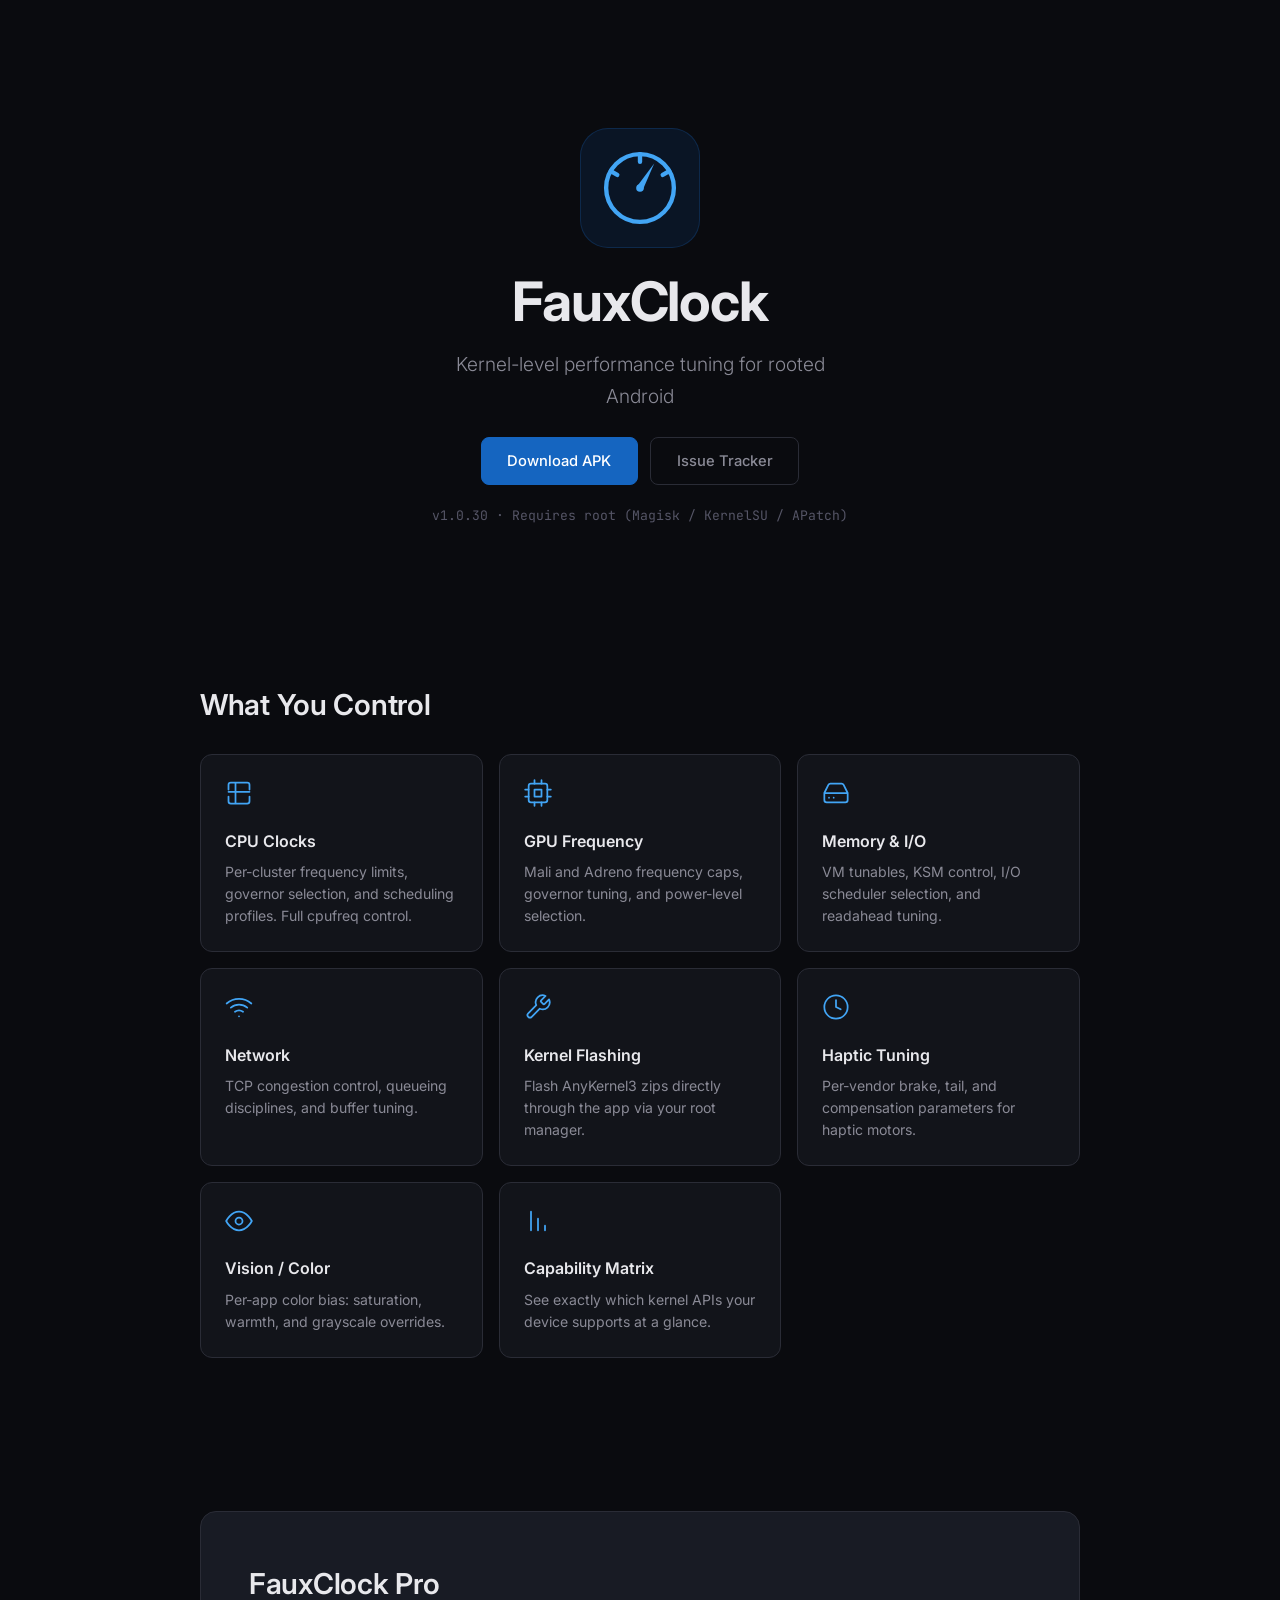
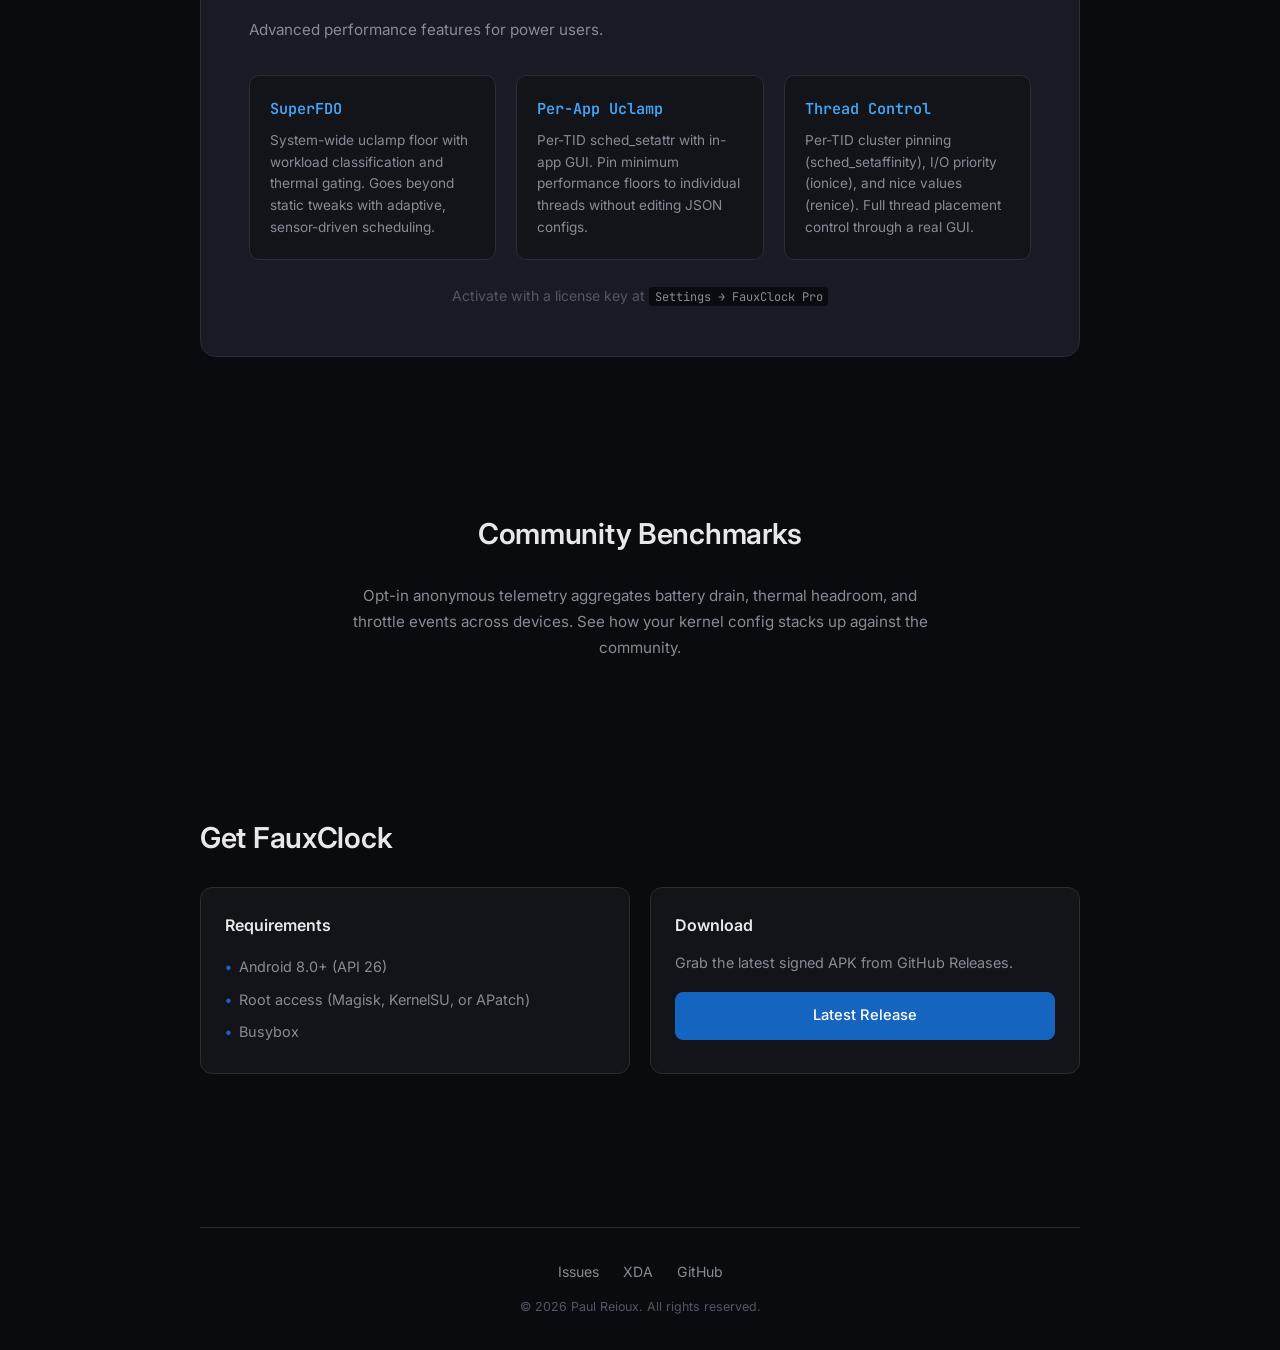
==== index.html @ 4291a3fb "Initial fauxclock.canonspike.com landing page Static site for Cloudflare Pages: hero with gauge SVG," ====
<!DOCTYPE html>
<html lang="en">
<head>
  <meta charset="UTF-8"/>
  <meta name="viewport" content="width=device-width, initial-scale=1.0"/>
  <meta name="description" content="FauxClock: kernel-level performance tuning for rooted Android. CPU governors, GPU frequency, I/O schedulers, thermal management, and Pro features like SuperFDO and Thread Control."/>
  <meta name="robots" content="index, follow"/>
  <title>FauxClock - Kernel Performance Tuning for Android</title>

  <meta property="og:title" content="FauxClock"/>
  <meta property="og:description" content="Kernel-level performance tuning for rooted Android"/>
  <meta property="og:type" content="website"/>
  <meta property="og:url" content="https://fauxclock.canonspike.com"/>

  <link rel="preconnect" href="https://fonts.googleapis.com"/>
  <link rel="preconnect" href="https://fonts.gstatic.com" crossorigin/>
  <link href="https://fonts.googleapis.com/css2?family=Inter:wght@300;400;500;600;700&family=JetBrains+Mono:wght@400;500&display=swap" rel="stylesheet"/>

  <link rel="stylesheet" href="style.css"/>
</head>
<body>

  <main>

    <!-- Hero -->
    <section class="hero">
      <div class="hero-inner">
        <div class="logo-wrap">
          <svg class="logo-svg" viewBox="0 0 108 108" width="120" height="120" aria-label="FauxClock gauge icon">
            <circle cx="54" cy="54" r="31" fill="none" stroke="currentColor" stroke-width="4"/>
            <line x1="27.2" y1="38.5" x2="33.2" y2="42.0" stroke="currentColor" stroke-width="4" stroke-linecap="round"/>
            <line x1="54" y1="23" x2="54" y2="30" stroke="currentColor" stroke-width="4" stroke-linecap="round"/>
            <line x1="80.8" y1="38.5" x2="74.8" y2="42.0" stroke="currentColor" stroke-width="4" stroke-linecap="round"/>
            <polygon points="56.6,55.5 67.0,31.5 51.4,52.5" fill="currentColor"/>
            <circle cx="54" cy="54" r="3.5" fill="currentColor"/>
          </svg>
        </div>

        <h1 class="hero-title">FauxClock</h1>
        <p class="hero-tagline">Kernel-level performance tuning for rooted Android</p>

        <div class="hero-actions">
          <a href="https://github.com/faux123/Faux123_KEP/releases/latest" class="btn btn-primary">Download APK</a>
          <a href="https://github.com/faux123/fauxclock-public" class="btn btn-secondary">Issue Tracker</a>
        </div>

        <p class="hero-version">v1.0.30 &middot; Requires root (Magisk / KernelSU / APatch)</p>
      </div>
    </section>

    <!-- Features -->
    <section class="features">
      <h2 class="section-heading">What You Control</h2>

      <div class="feature-grid">
        <div class="feature-card">
          <div class="feature-icon">
            <svg viewBox="0 0 24 24" width="28" height="28" fill="none" stroke="currentColor" stroke-width="1.5" stroke-linecap="round" stroke-linejoin="round">
              <path d="M9 3H5a2 2 0 00-2 2v4m6-6h10a2 2 0 012 2v4M9 3v18m0 0h10a2 2 0 002-2v-4M9 21H5a2 2 0 01-2-2v-4m0-4h18"/>
            </svg>
          </div>
          <h3>CPU Clocks</h3>
          <p>Per-cluster frequency limits, governor selection, and scheduling profiles. Full cpufreq control.</p>
        </div>

        <div class="feature-card">
          <div class="feature-icon">
            <svg viewBox="0 0 24 24" width="28" height="28" fill="none" stroke="currentColor" stroke-width="1.5" stroke-linecap="round" stroke-linejoin="round">
              <rect x="4" y="4" width="16" height="16" rx="2"/>
              <path d="M9 9h6v6H9z"/>
              <path d="M9 1v3M15 1v3M9 20v3M15 20v3M1 9h3M1 15h3M20 9h3M20 15h3"/>
            </svg>
          </div>
          <h3>GPU Frequency</h3>
          <p>Mali and Adreno frequency caps, governor tuning, and power-level selection.</p>
        </div>

        <div class="feature-card">
          <div class="feature-icon">
            <svg viewBox="0 0 24 24" width="28" height="28" fill="none" stroke="currentColor" stroke-width="1.5" stroke-linecap="round" stroke-linejoin="round">
              <path d="M22 12H2M5.45 5.11L2 12v6a2 2 0 002 2h16a2 2 0 002-2v-6l-3.45-6.89A2 2 0 0016.76 4H7.24a2 2 0 00-1.79 1.11z"/>
              <line x1="6" y1="16" x2="6.01" y2="16"/>
              <line x1="10" y1="16" x2="10.01" y2="16"/>
            </svg>
          </div>
          <h3>Memory &amp; I/O</h3>
          <p>VM tunables, KSM control, I/O scheduler selection, and readahead tuning.</p>
        </div>

        <div class="feature-card">
          <div class="feature-icon">
            <svg viewBox="0 0 24 24" width="28" height="28" fill="none" stroke="currentColor" stroke-width="1.5" stroke-linecap="round" stroke-linejoin="round">
              <path d="M5 12.55a11 11 0 0114.08 0M1.42 9a16 16 0 0121.16 0M8.53 16.11a6 6 0 016.95 0M12 20h.01"/>
            </svg>
          </div>
          <h3>Network</h3>
          <p>TCP congestion control, queueing disciplines, and buffer tuning.</p>
        </div>

        <div class="feature-card">
          <div class="feature-icon">
            <svg viewBox="0 0 24 24" width="28" height="28" fill="none" stroke="currentColor" stroke-width="1.5" stroke-linecap="round" stroke-linejoin="round">
              <path d="M14.7 6.3a1 1 0 000 1.4l1.6 1.6a1 1 0 001.4 0l3.77-3.77a6 6 0 01-7.94 7.94l-6.91 6.91a2.12 2.12 0 01-3-3l6.91-6.91a6 6 0 017.94-7.94l-3.76 3.76z"/>
            </svg>
          </div>
          <h3>Kernel Flashing</h3>
          <p>Flash AnyKernel3 zips directly through the app via your root manager.</p>
        </div>

        <div class="feature-card">
          <div class="feature-icon">
            <svg viewBox="0 0 24 24" width="28" height="28" fill="none" stroke="currentColor" stroke-width="1.5" stroke-linecap="round" stroke-linejoin="round">
              <circle cx="12" cy="12" r="10"/>
              <path d="M12 6v6l4 2"/>
            </svg>
          </div>
          <h3>Haptic Tuning</h3>
          <p>Per-vendor brake, tail, and compensation parameters for haptic motors.</p>
        </div>

        <div class="feature-card">
          <div class="feature-icon">
            <svg viewBox="0 0 24 24" width="28" height="28" fill="none" stroke="currentColor" stroke-width="1.5" stroke-linecap="round" stroke-linejoin="round">
              <path d="M1 12s4-8 11-8 11 8 11 8-4 8-11 8-11-8-11-8z"/>
              <circle cx="12" cy="12" r="3"/>
            </svg>
          </div>
          <h3>Vision / Color</h3>
          <p>Per-app color bias: saturation, warmth, and grayscale overrides.</p>
        </div>

        <div class="feature-card">
          <div class="feature-icon">
            <svg viewBox="0 0 24 24" width="28" height="28" fill="none" stroke="currentColor" stroke-width="1.5" stroke-linecap="round" stroke-linejoin="round">
              <path d="M12 20V10M6 20V4M18 20v-4"/>
            </svg>
          </div>
          <h3>Capability Matrix</h3>
          <p>See exactly which kernel APIs your device supports at a glance.</p>
        </div>
      </div>
    </section>

    <!-- Pro -->
    <section class="pro">
      <div class="pro-inner">
        <h2 class="section-heading">FauxClock Pro</h2>
        <p class="pro-subtitle">Advanced performance features for power users.</p>

        <div class="pro-grid">
          <div class="pro-card">
            <h3>SuperFDO</h3>
            <p>System-wide uclamp floor with workload classification and thermal gating. Goes beyond static tweaks with adaptive, sensor-driven scheduling.</p>
          </div>
          <div class="pro-card">
            <h3>Per-App Uclamp</h3>
            <p>Per-TID sched_setattr with in-app GUI. Pin minimum performance floors to individual threads without editing JSON configs.</p>
          </div>
          <div class="pro-card">
            <h3>Thread Control</h3>
            <p>Per-TID cluster pinning (sched_setaffinity), I/O priority (ionice), and nice values (renice). Full thread placement control through a real GUI.</p>
          </div>
        </div>

        <div class="pro-cta">
          <p>Activate with a license key at <code>Settings &rarr; FauxClock Pro</code></p>
        </div>
      </div>
    </section>

    <!-- Community -->
    <section class="community">
      <h2 class="section-heading">Community Benchmarks</h2>
      <p class="community-desc">Opt-in anonymous telemetry aggregates battery drain, thermal headroom, and throttle events across devices. See how your kernel config stacks up against the community.</p>
    </section>

    <!-- Download -->
    <section class="download">
      <div class="download-inner">
        <h2 class="section-heading">Get FauxClock</h2>
        <div class="download-grid">
          <div class="download-card">
            <h3>Requirements</h3>
            <ul>
              <li>Android 8.0+ (API 26)</li>
              <li>Root access (Magisk, KernelSU, or APatch)</li>
              <li>Busybox</li>
            </ul>
          </div>
          <div class="download-card">
            <h3>Download</h3>
            <p>Grab the latest signed APK from GitHub Releases.</p>
            <a href="https://github.com/faux123/Faux123_KEP/releases/latest" class="btn btn-primary">Latest Release</a>
          </div>
        </div>
      </div>
    </section>

    <!-- Footer -->
    <footer class="footer">
      <div class="footer-inner">
        <div class="footer-links">
          <a href="https://github.com/faux123/fauxclock-public">Issues</a>
          <a href="https://xdaforums.com/m/faux123.1614889/">XDA</a>
          <a href="https://github.com/faux123">GitHub</a>
        </div>
        <p class="footer-copy">&copy; 2026 Paul Reioux. All rights reserved.</p>
      </div>
    </footer>

  </main>

</body>
</html>
---- style.css ----
/* FauxClock Landing Page */

:root {
  --color-bg:         #0a0b0f;
  --color-bg-raised:  #12141a;
  --color-bg-card:    #181b24;
  --color-blue:       #1565C0;
  --color-blue-dim:   rgba(21, 101, 192, 0.25);
  --color-blue-glow:  rgba(21, 101, 192, 0.12);
  --color-blue-light: #42A5F5;
  --color-text:       #E8E8EC;
  --color-muted:      #8A8A96;
  --color-dim:        #555566;
  --color-border:     #2a2c36;

  --font-body:  'Inter', system-ui, -apple-system, sans-serif;
  --font-mono:  'JetBrains Mono', 'Fira Code', monospace;

  --max-w:      960px;
  --section-pad: clamp(3rem, 6vw, 5rem);
  --h-pad:      clamp(1.25rem, 4vw, 2.5rem);

  --ease-out: cubic-bezier(0.16, 1, 0.3, 1);
}

*, *::before, *::after {
  box-sizing: border-box;
  margin: 0;
  padding: 0;
}

html {
  scroll-behavior: smooth;
  -webkit-text-size-adjust: 100%;
}

body {
  background: var(--color-bg);
  color: var(--color-text);
  font-family: var(--font-body);
  font-size: clamp(15px, 1.5vw, 17px);
  font-weight: 400;
  line-height: 1.7;
  min-height: 100vh;
  -webkit-font-smoothing: antialiased;
}

main {
  max-width: var(--max-w);
  margin: 0 auto;
  padding: 0 var(--h-pad);
}

/* ── Hero ── */

.hero {
  padding: clamp(4rem, 10vw, 8rem) 0 var(--section-pad);
  text-align: center;
}

.hero-inner {
  display: flex;
  flex-direction: column;
  align-items: center;
  gap: 1rem;
}

.logo-wrap {
  width: 120px;
  height: 120px;
  display: flex;
  align-items: center;
  justify-content: center;
  background: var(--color-blue-glow);
  border: 1px solid var(--color-blue-dim);
  border-radius: 28px;
  margin-bottom: 0.5rem;
}

.logo-svg {
  color: var(--color-blue-light);
}

.hero-title {
  font-size: clamp(2.2rem, 5vw, 3.4rem);
  font-weight: 700;
  letter-spacing: -0.02em;
  line-height: 1.1;
  color: var(--color-text);
}

.hero-tagline {
  font-size: clamp(1rem, 2vw, 1.2rem);
  color: var(--color-muted);
  font-weight: 300;
  max-width: 440px;
}

.hero-actions {
  display: flex;
  gap: 0.75rem;
  margin-top: 0.5rem;
  flex-wrap: wrap;
  justify-content: center;
}

.hero-version {
  font-size: 0.82rem;
  color: var(--color-dim);
  margin-top: 0.25rem;
  font-family: var(--font-mono);
}

/* ── Buttons ── */

.btn {
  display: inline-flex;
  align-items: center;
  justify-content: center;
  padding: 0.65rem 1.6rem;
  border-radius: 8px;
  font-size: 0.92rem;
  font-weight: 500;
  text-decoration: none;
  transition: all 0.2s var(--ease-out);
  cursor: pointer;
}

.btn-primary {
  background: var(--color-blue);
  color: #fff;
  border: 1px solid var(--color-blue);
}

.btn-primary:hover {
  background: #1976D2;
  border-color: #1976D2;
  box-shadow: 0 0 20px var(--color-blue-dim);
}

.btn-secondary {
  background: transparent;
  color: var(--color-muted);
  border: 1px solid var(--color-border);
}

.btn-secondary:hover {
  color: var(--color-text);
  border-color: var(--color-dim);
}

/* ── Section Headings ── */

.section-heading {
  font-size: clamp(1.4rem, 3vw, 1.8rem);
  font-weight: 600;
  letter-spacing: -0.01em;
  margin-bottom: 1.5rem;
  color: var(--color-text);
}

/* ── Features ── */

.features {
  padding: var(--section-pad) 0;
}

.feature-grid {
  display: grid;
  grid-template-columns: repeat(auto-fit, minmax(220px, 1fr));
  gap: 1rem;
}

.feature-card {
  background: var(--color-bg-raised);
  border: 1px solid var(--color-border);
  border-radius: 12px;
  padding: 1.5rem;
  transition: border-color 0.2s var(--ease-out), box-shadow 0.2s var(--ease-out);
}

.feature-card:hover {
  border-color: var(--color-blue-dim);
  box-shadow: 0 0 24px var(--color-blue-glow);
}

.feature-icon {
  color: var(--color-blue-light);
  margin-bottom: 0.75rem;
}

.feature-card h3 {
  font-size: 1rem;
  font-weight: 600;
  margin-bottom: 0.4rem;
}

.feature-card p {
  font-size: 0.88rem;
  color: var(--color-muted);
  line-height: 1.55;
}

/* ── Pro ── */

.pro {
  padding: var(--section-pad) 0;
}

.pro-inner {
  background: var(--color-bg-card);
  border: 1px solid var(--color-border);
  border-radius: 16px;
  padding: clamp(2rem, 4vw, 3rem);
}

.pro-subtitle {
  color: var(--color-muted);
  margin-top: -1rem;
  margin-bottom: 2rem;
  font-size: 0.95rem;
}

.pro-grid {
  display: grid;
  grid-template-columns: repeat(auto-fit, minmax(240px, 1fr));
  gap: 1.25rem;
}

.pro-card {
  background: var(--color-bg-raised);
  border: 1px solid var(--color-border);
  border-radius: 10px;
  padding: 1.25rem;
}

.pro-card h3 {
  font-size: 0.95rem;
  font-weight: 600;
  color: var(--color-blue-light);
  margin-bottom: 0.5rem;
  font-family: var(--font-mono);
}

.pro-card p {
  font-size: 0.85rem;
  color: var(--color-muted);
  line-height: 1.6;
}

.pro-cta {
  margin-top: 1.5rem;
  text-align: center;
  color: var(--color-dim);
  font-size: 0.88rem;
}

.pro-cta code {
  font-family: var(--font-mono);
  color: var(--color-muted);
  background: var(--color-bg);
  padding: 0.15em 0.5em;
  border-radius: 4px;
  font-size: 0.85em;
}

/* ── Community ── */

.community {
  padding: var(--section-pad) 0;
  text-align: center;
}

.community-desc {
  color: var(--color-muted);
  max-width: 580px;
  margin: 0 auto;
  font-size: 0.95rem;
}

/* ── Download ── */

.download {
  padding: var(--section-pad) 0;
}

.download-grid {
  display: grid;
  grid-template-columns: repeat(auto-fit, minmax(260px, 1fr));
  gap: 1.25rem;
}

.download-card {
  background: var(--color-bg-raised);
  border: 1px solid var(--color-border);
  border-radius: 12px;
  padding: 1.5rem;
}

.download-card h3 {
  font-size: 1rem;
  font-weight: 600;
  margin-bottom: 0.75rem;
}

.download-card ul {
  list-style: none;
  padding: 0;
}

.download-card li {
  font-size: 0.9rem;
  color: var(--color-muted);
  padding: 0.25rem 0;
}

.download-card li::before {
  content: "\2022";
  color: var(--color-blue);
  font-weight: bold;
  display: inline-block;
  width: 1em;
}

.download-card p {
  font-size: 0.9rem;
  color: var(--color-muted);
  margin-bottom: 1rem;
}

.download-card .btn {
  width: 100%;
}

/* ── Footer ── */

.footer {
  padding: 2rem 0;
  border-top: 1px solid var(--color-border);
  margin-top: var(--section-pad);
}

.footer-inner {
  display: flex;
  flex-direction: column;
  align-items: center;
  gap: 0.75rem;
}

.footer-links {
  display: flex;
  gap: 1.5rem;
}

.footer-links a {
  color: var(--color-muted);
  text-decoration: none;
  font-size: 0.88rem;
  transition: color 0.15s;
}

.footer-links a:hover {
  color: var(--color-text);
}

.footer-copy {
  font-size: 0.78rem;
  color: var(--color-dim);
}

/* ── Responsive ── */

@media (max-width: 600px) {
  .feature-grid {
    grid-template-columns: 1fr;
  }

  .pro-grid {
    grid-template-columns: 1fr;
  }

  .download-grid {
    grid-template-columns: 1fr;
  }

  .hero-actions {
    flex-direction: column;
    width: 100%;
    max-width: 280px;
  }

  .btn {
    width: 100%;
  }
}
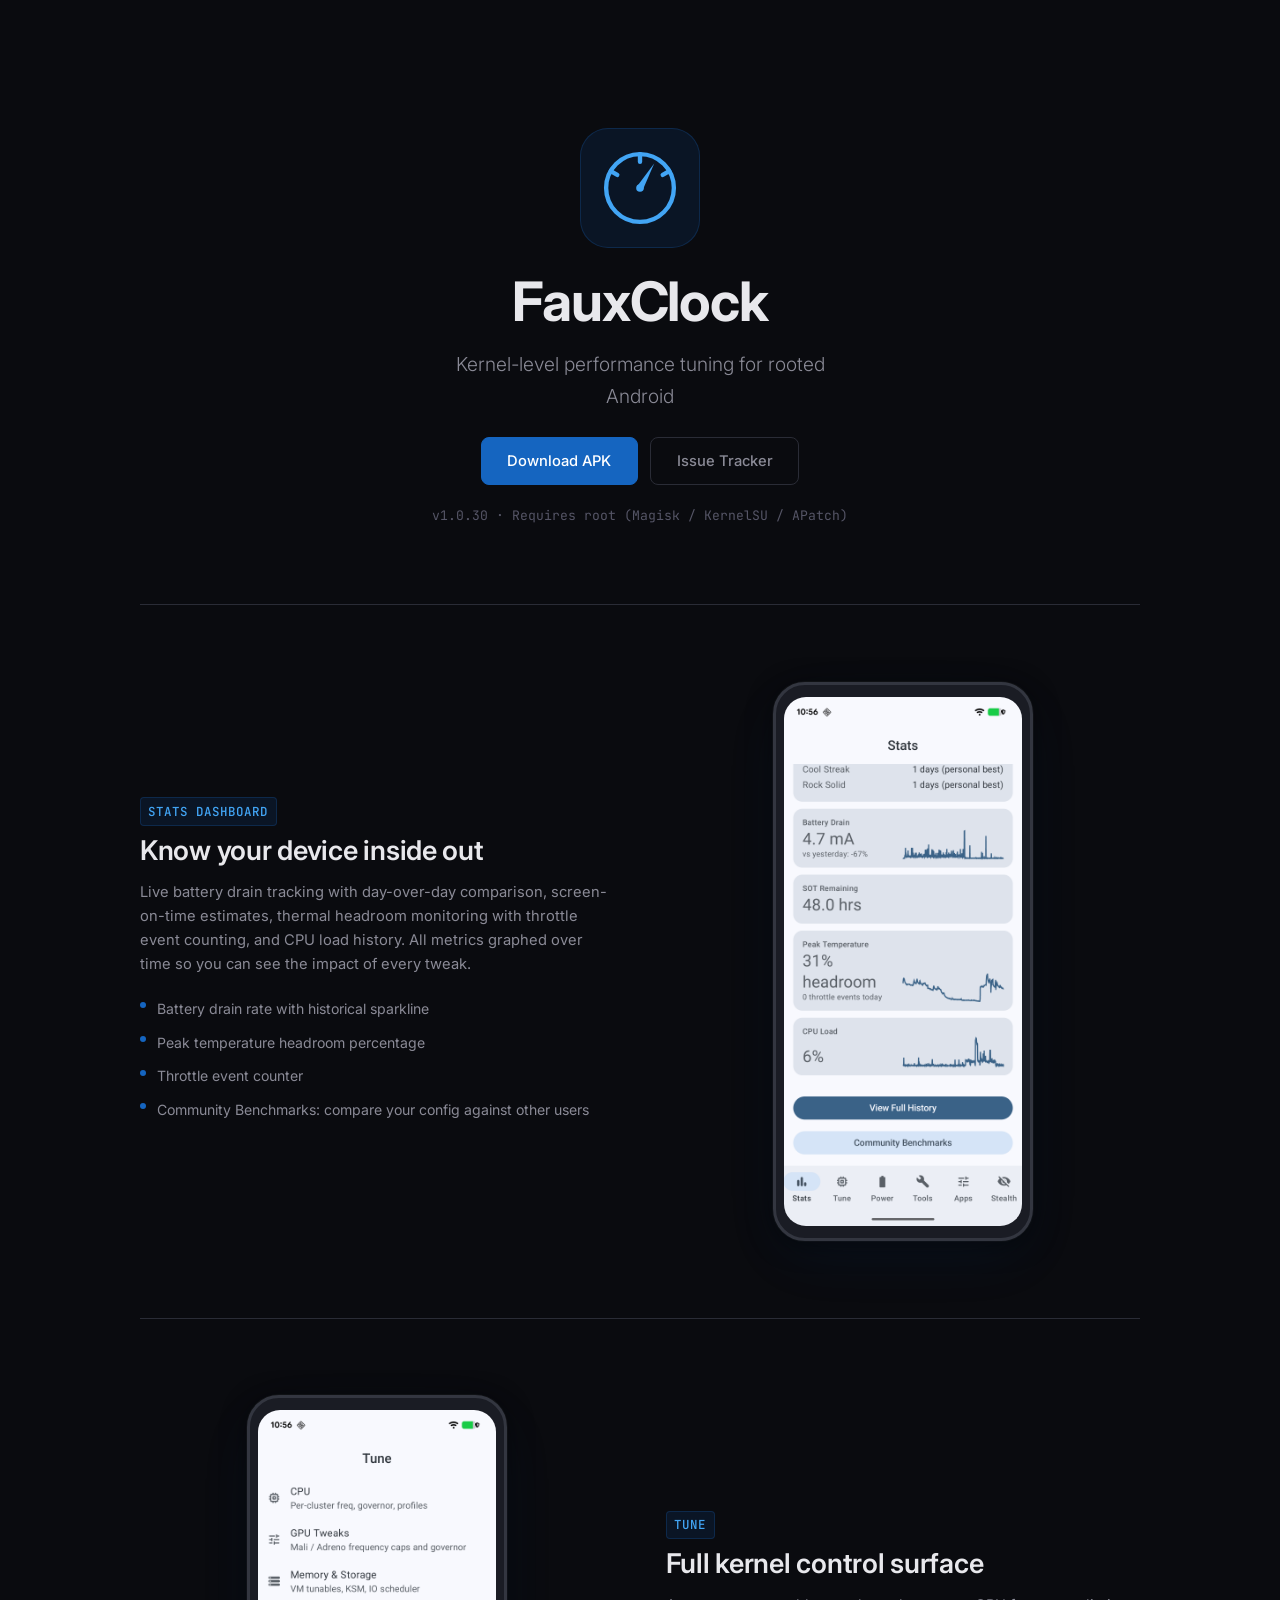
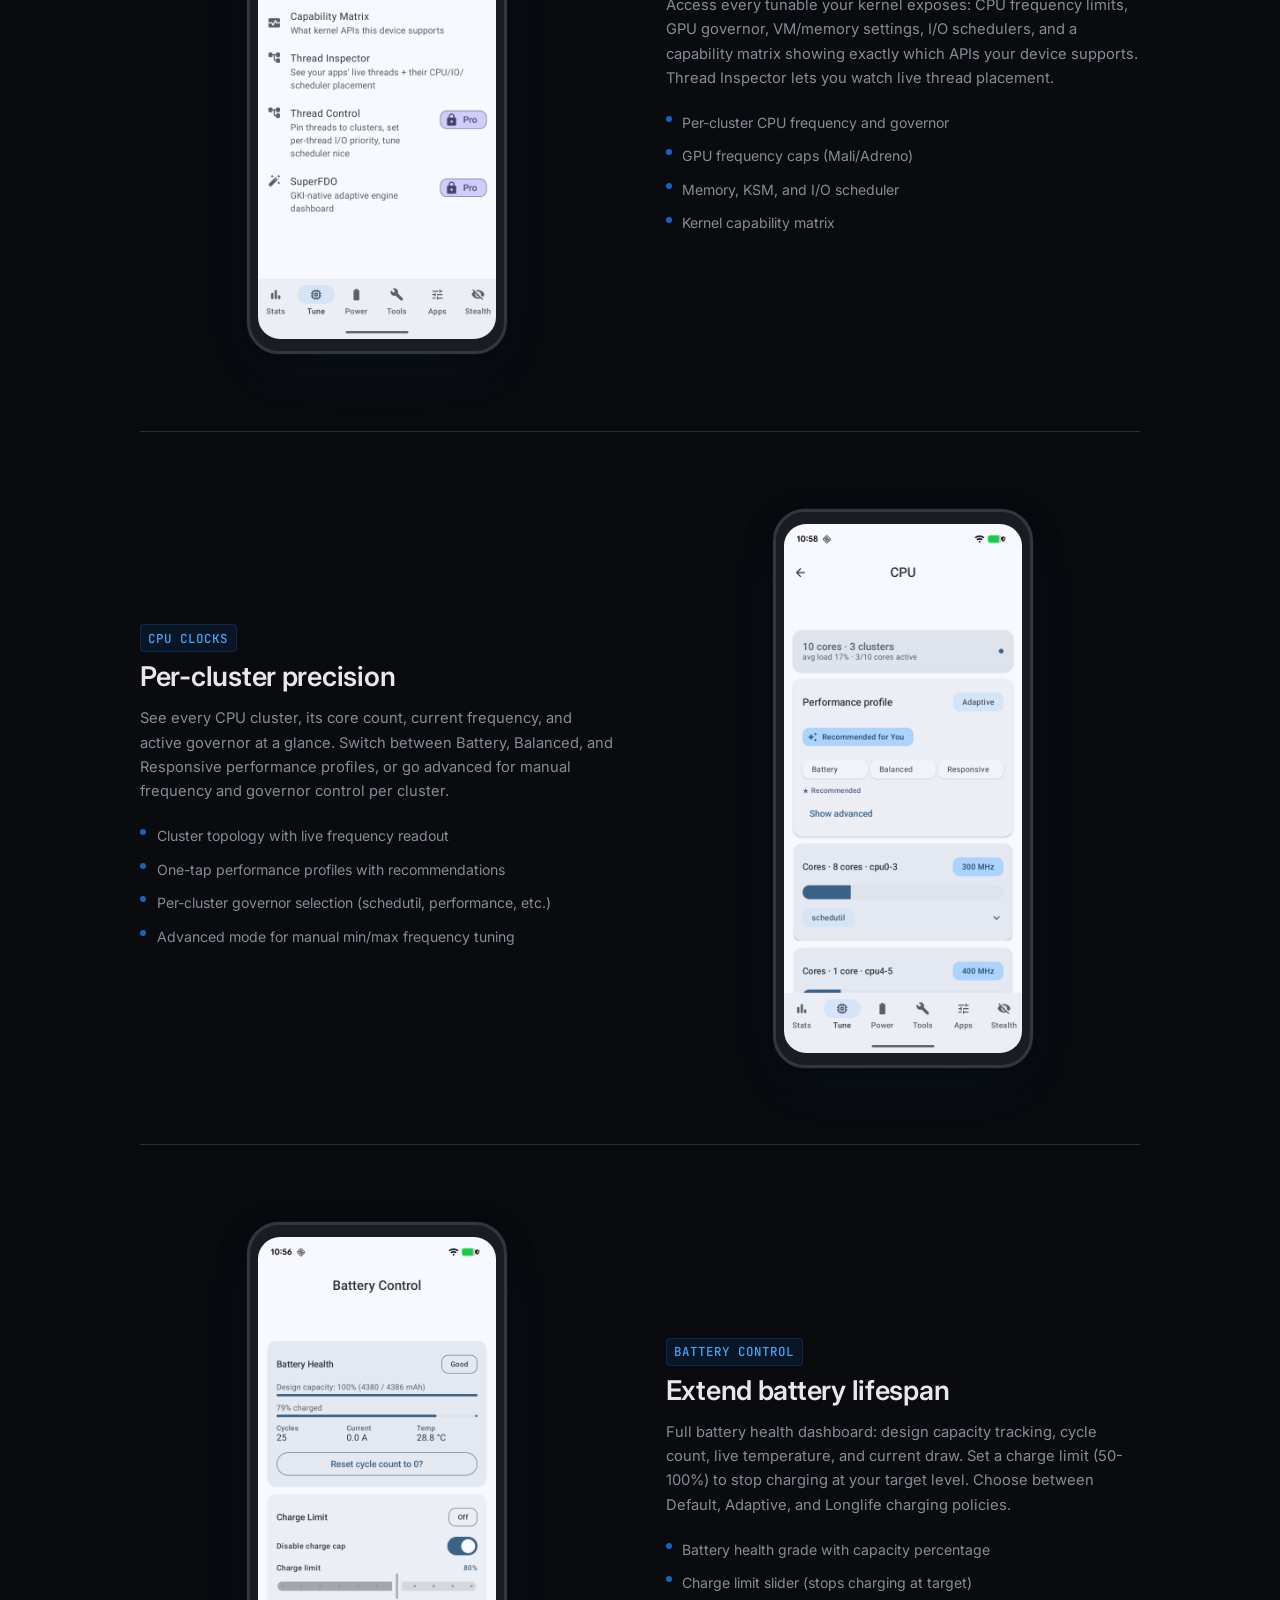
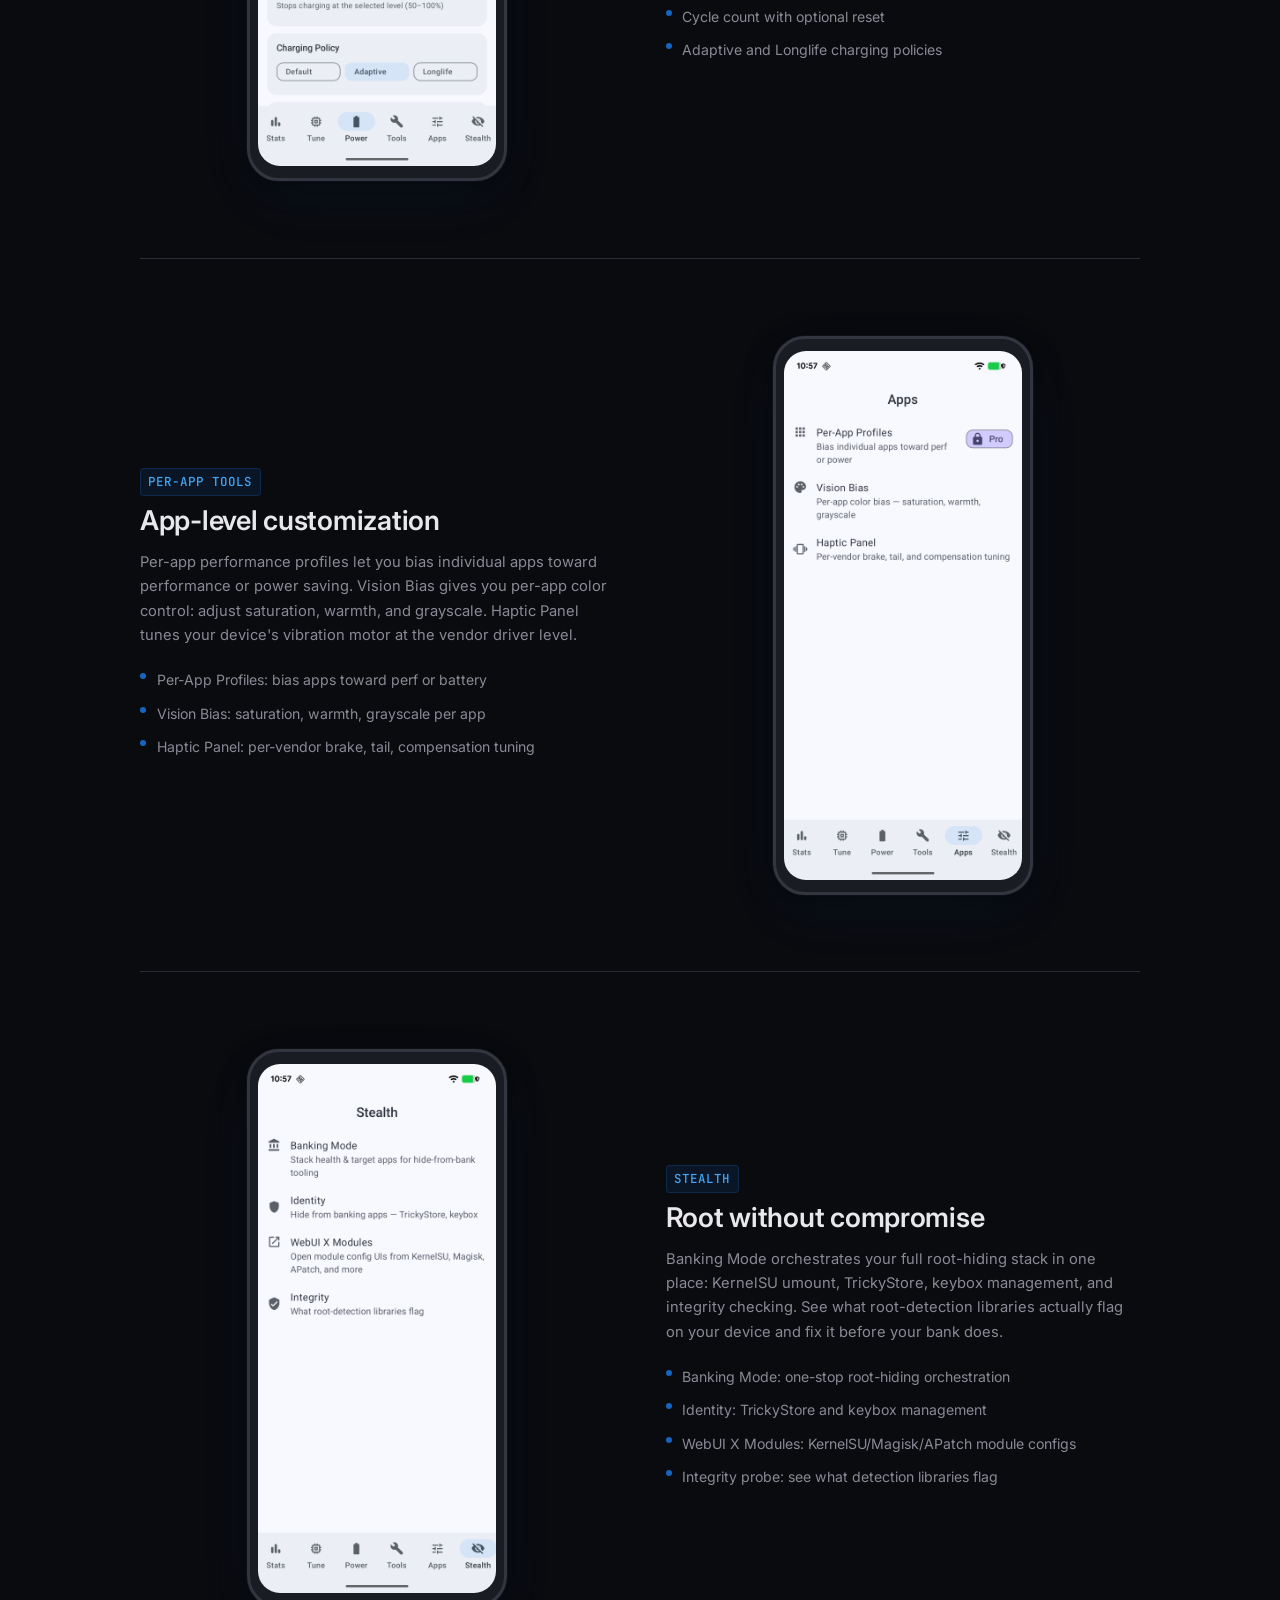
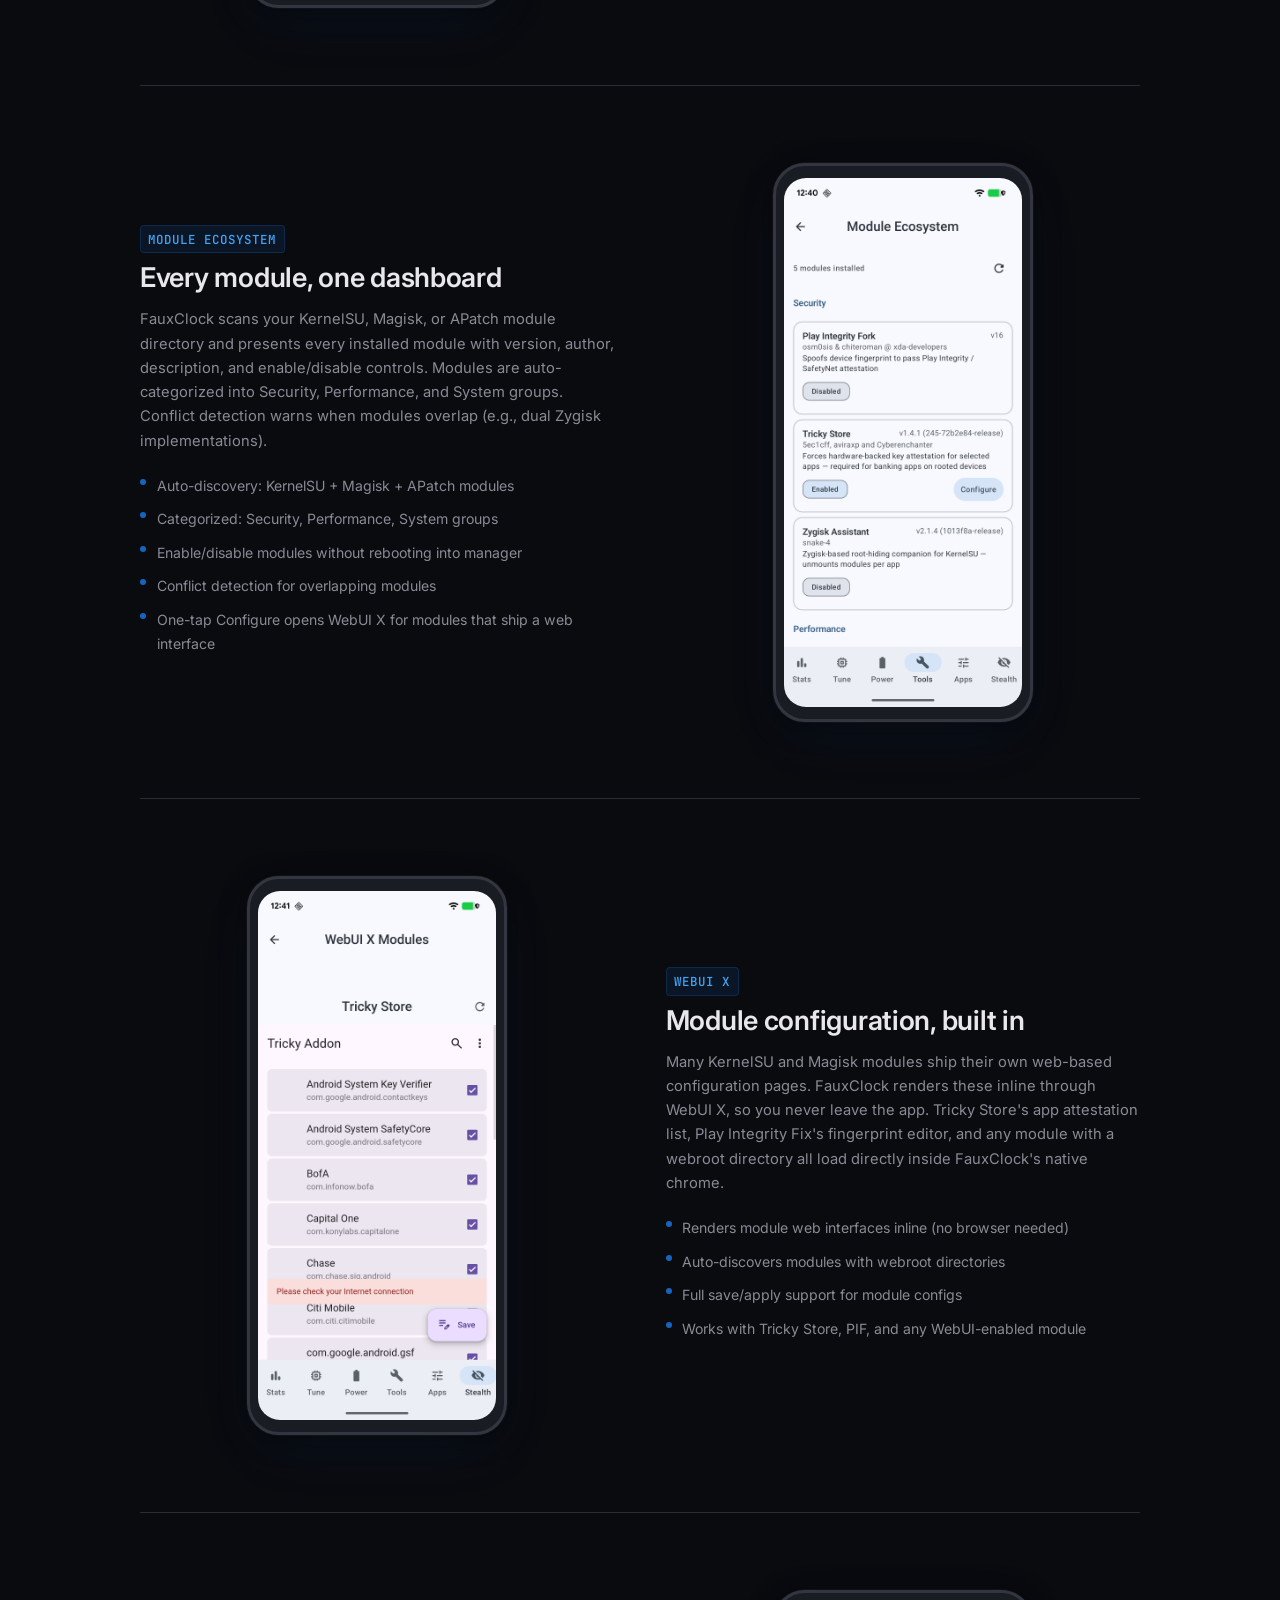
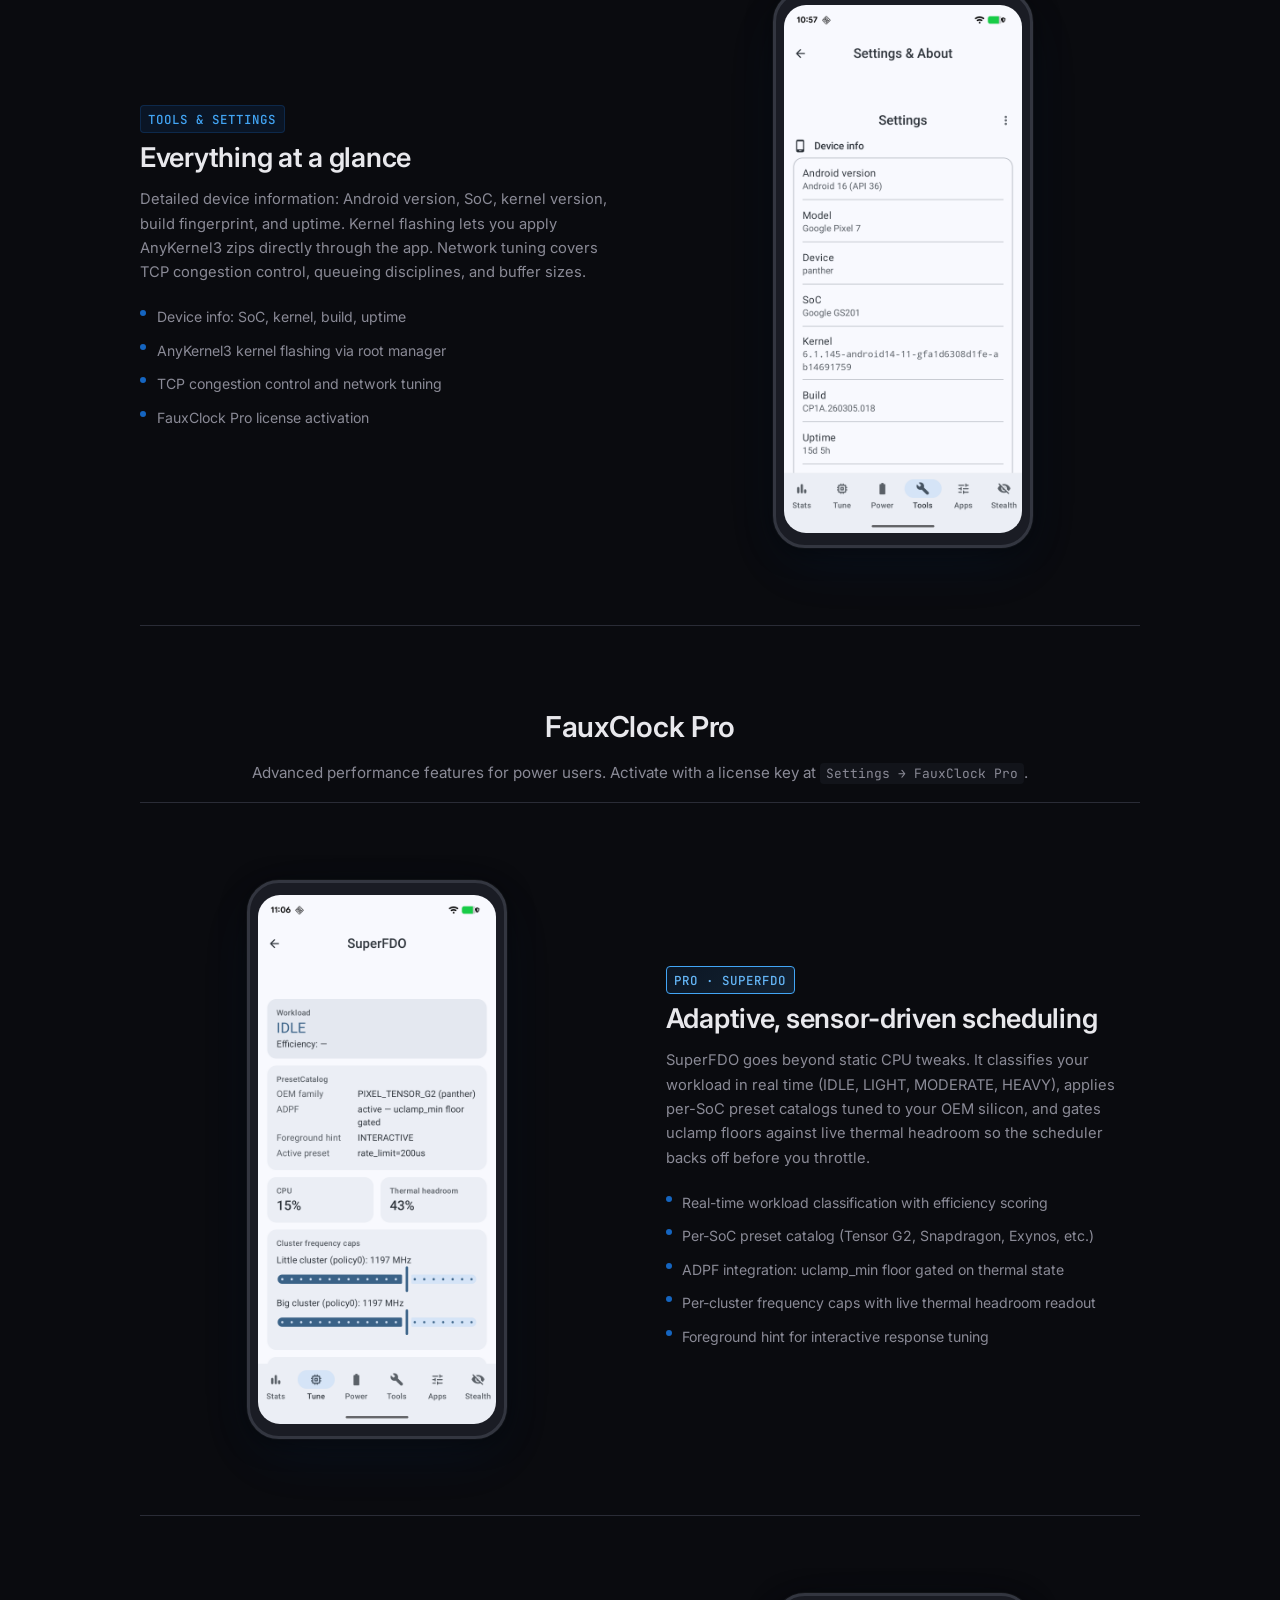
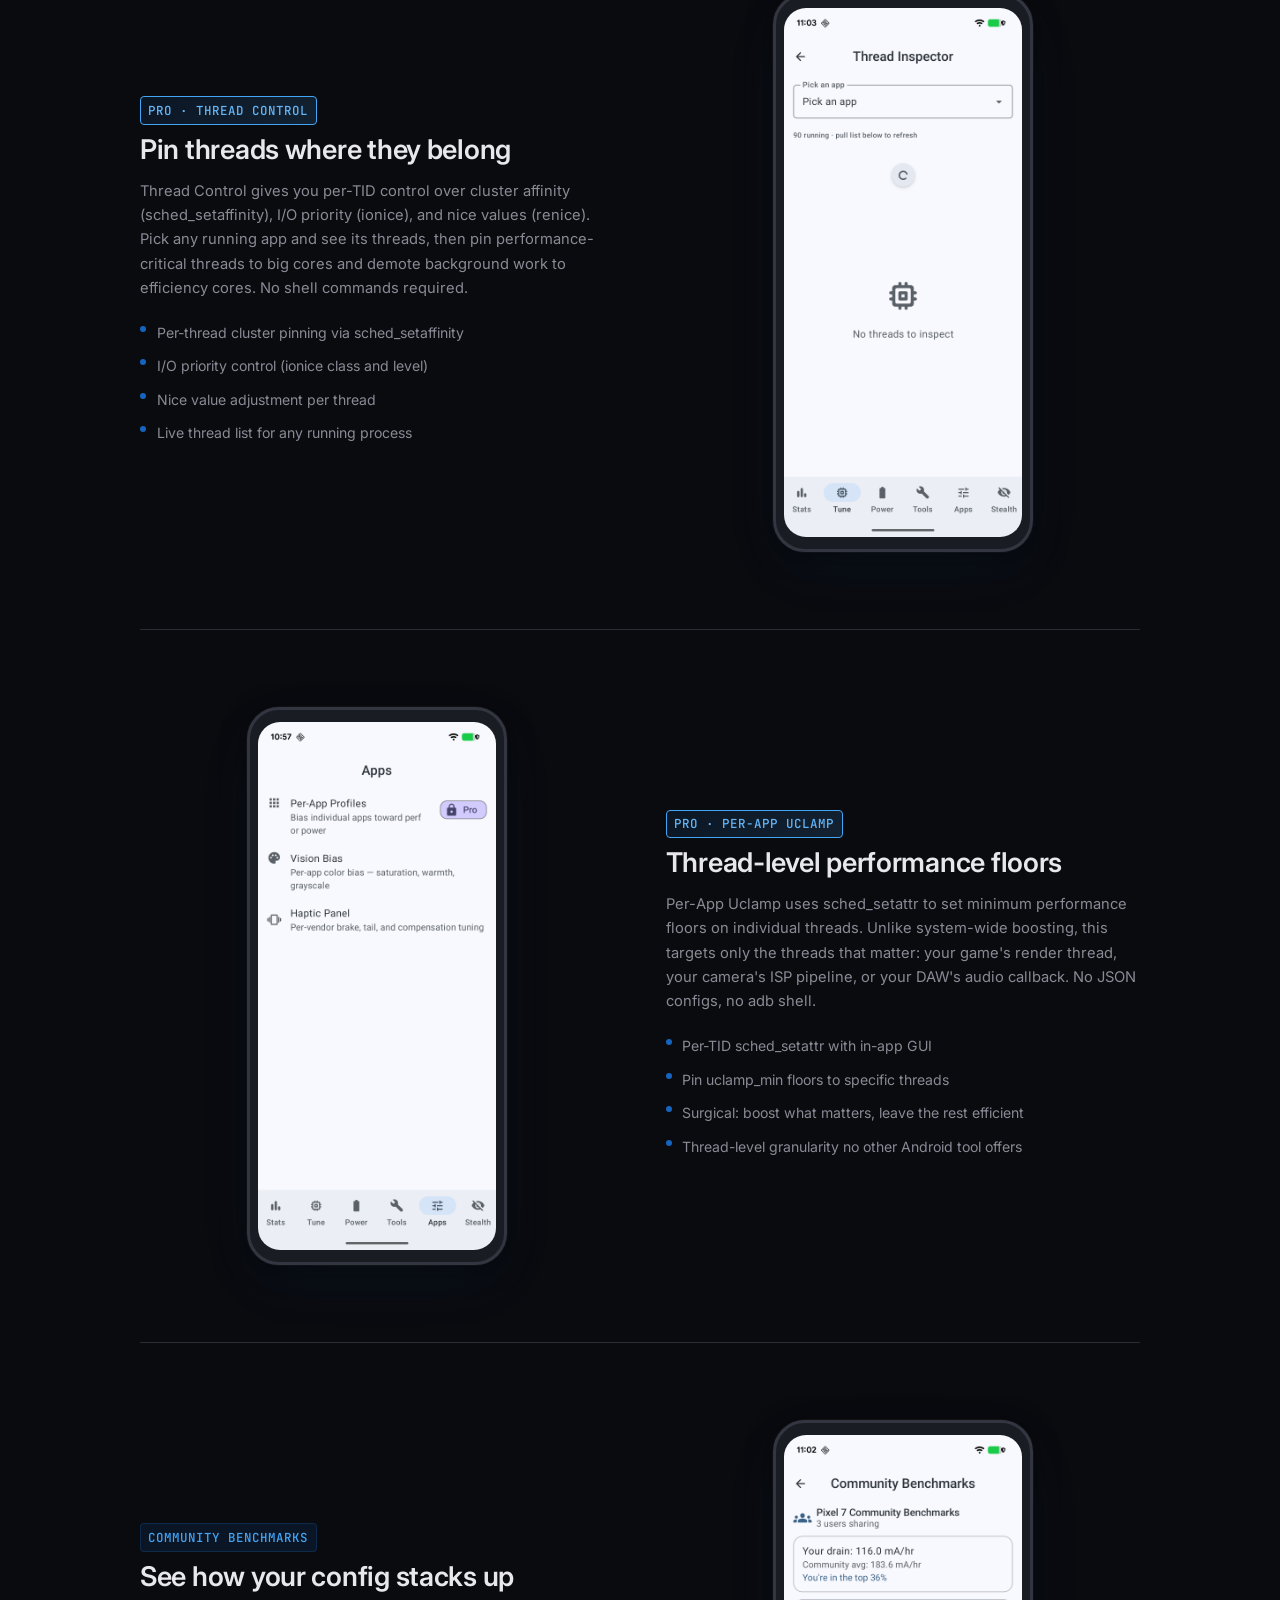
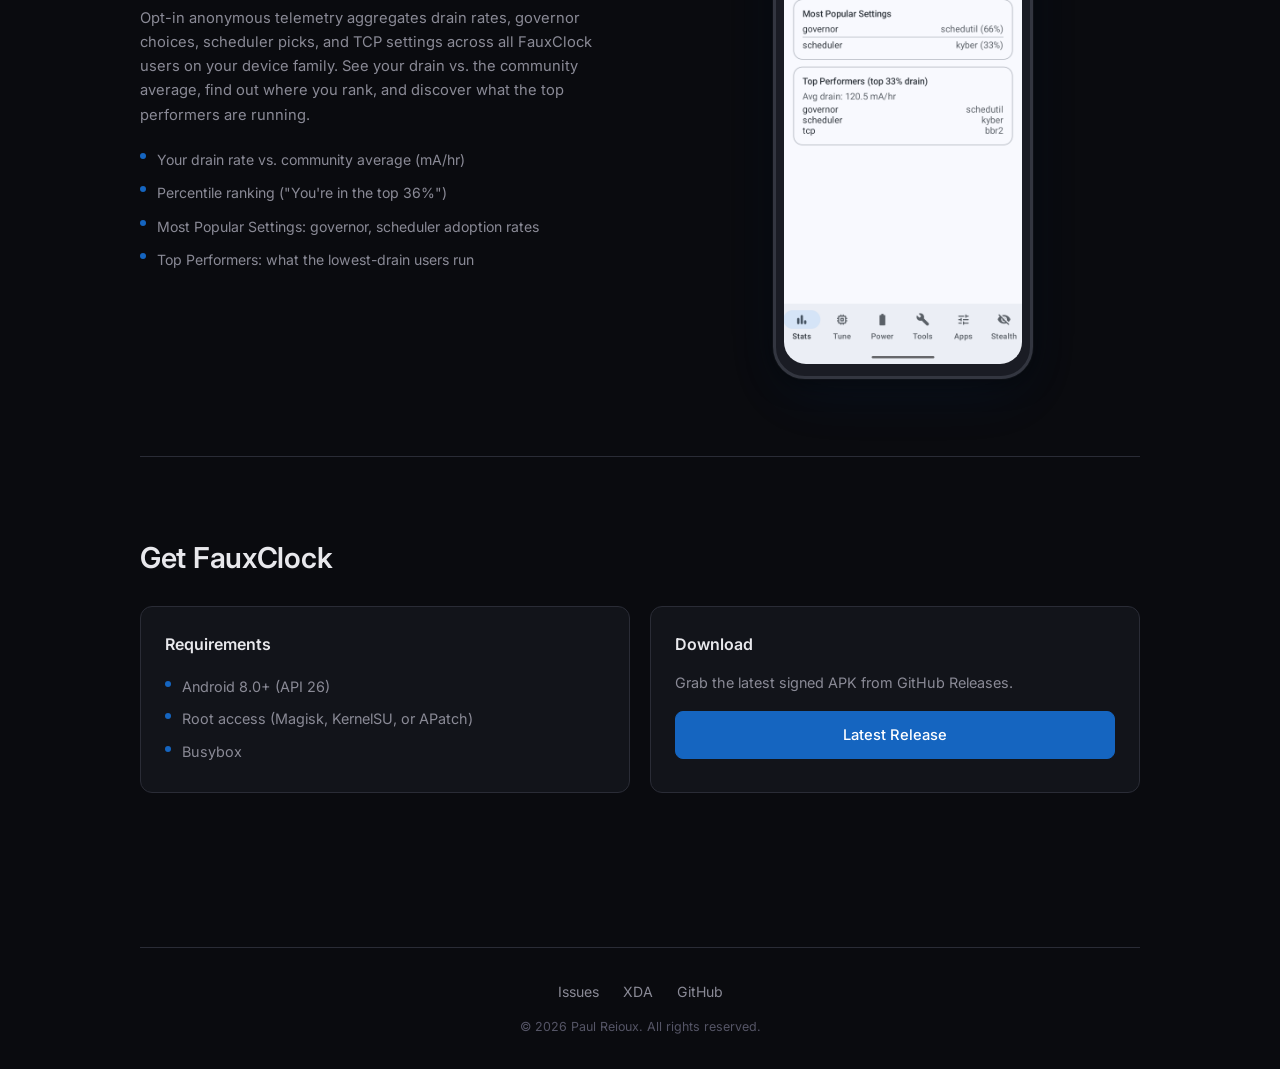
==== commit eead7e61: "Deploy landing page to fauxclock.canonspike.com via CF Workers - Showcase layout with phone-frame sc" ====
--- a/index.html
+++ b/index.html
@@ -48,134 +48,275 @@
       </div>
     </section>
 
-    <!-- Features -->
-    <section class="features">
-      <h2 class="section-heading">What You Control</h2>
-
-      <div class="feature-grid">
-        <div class="feature-card">
-          <div class="feature-icon">
-            <svg viewBox="0 0 24 24" width="28" height="28" fill="none" stroke="currentColor" stroke-width="1.5" stroke-linecap="round" stroke-linejoin="round">
-              <path d="M9 3H5a2 2 0 00-2 2v4m6-6h10a2 2 0 012 2v4M9 3v18m0 0h10a2 2 0 002-2v-4M9 21H5a2 2 0 01-2-2v-4m0-4h18"/>
-            </svg>
-          </div>
-          <h3>CPU Clocks</h3>
-          <p>Per-cluster frequency limits, governor selection, and scheduling profiles. Full cpufreq control.</p>
-        </div>
-
-        <div class="feature-card">
-          <div class="feature-icon">
-            <svg viewBox="0 0 24 24" width="28" height="28" fill="none" stroke="currentColor" stroke-width="1.5" stroke-linecap="round" stroke-linejoin="round">
-              <rect x="4" y="4" width="16" height="16" rx="2"/>
-              <path d="M9 9h6v6H9z"/>
-              <path d="M9 1v3M15 1v3M9 20v3M15 20v3M1 9h3M1 15h3M20 9h3M20 15h3"/>
-            </svg>
-          </div>
-          <h3>GPU Frequency</h3>
-          <p>Mali and Adreno frequency caps, governor tuning, and power-level selection.</p>
-        </div>
-
-        <div class="feature-card">
-          <div class="feature-icon">
-            <svg viewBox="0 0 24 24" width="28" height="28" fill="none" stroke="currentColor" stroke-width="1.5" stroke-linecap="round" stroke-linejoin="round">
-              <path d="M22 12H2M5.45 5.11L2 12v6a2 2 0 002 2h16a2 2 0 002-2v-6l-3.45-6.89A2 2 0 0016.76 4H7.24a2 2 0 00-1.79 1.11z"/>
-              <line x1="6" y1="16" x2="6.01" y2="16"/>
-              <line x1="10" y1="16" x2="10.01" y2="16"/>
-            </svg>
-          </div>
-          <h3>Memory &amp; I/O</h3>
-          <p>VM tunables, KSM control, I/O scheduler selection, and readahead tuning.</p>
-        </div>
-
-        <div class="feature-card">
-          <div class="feature-icon">
-            <svg viewBox="0 0 24 24" width="28" height="28" fill="none" stroke="currentColor" stroke-width="1.5" stroke-linecap="round" stroke-linejoin="round">
-              <path d="M5 12.55a11 11 0 0114.08 0M1.42 9a16 16 0 0121.16 0M8.53 16.11a6 6 0 016.95 0M12 20h.01"/>
-            </svg>
-          </div>
-          <h3>Network</h3>
-          <p>TCP congestion control, queueing disciplines, and buffer tuning.</p>
-        </div>
-
-        <div class="feature-card">
-          <div class="feature-icon">
-            <svg viewBox="0 0 24 24" width="28" height="28" fill="none" stroke="currentColor" stroke-width="1.5" stroke-linecap="round" stroke-linejoin="round">
-              <path d="M14.7 6.3a1 1 0 000 1.4l1.6 1.6a1 1 0 001.4 0l3.77-3.77a6 6 0 01-7.94 7.94l-6.91 6.91a2.12 2.12 0 01-3-3l6.91-6.91a6 6 0 017.94-7.94l-3.76 3.76z"/>
-            </svg>
-          </div>
-          <h3>Kernel Flashing</h3>
-          <p>Flash AnyKernel3 zips directly through the app via your root manager.</p>
-        </div>
-
-        <div class="feature-card">
-          <div class="feature-icon">
-            <svg viewBox="0 0 24 24" width="28" height="28" fill="none" stroke="currentColor" stroke-width="1.5" stroke-linecap="round" stroke-linejoin="round">
-              <circle cx="12" cy="12" r="10"/>
-              <path d="M12 6v6l4 2"/>
-            </svg>
-          </div>
-          <h3>Haptic Tuning</h3>
-          <p>Per-vendor brake, tail, and compensation parameters for haptic motors.</p>
-        </div>
-
-        <div class="feature-card">
-          <div class="feature-icon">
-            <svg viewBox="0 0 24 24" width="28" height="28" fill="none" stroke="currentColor" stroke-width="1.5" stroke-linecap="round" stroke-linejoin="round">
-              <path d="M1 12s4-8 11-8 11 8 11 8-4 8-11 8-11-8-11-8z"/>
-              <circle cx="12" cy="12" r="3"/>
-            </svg>
-          </div>
-          <h3>Vision / Color</h3>
-          <p>Per-app color bias: saturation, warmth, and grayscale overrides.</p>
-        </div>
-
-        <div class="feature-card">
-          <div class="feature-icon">
-            <svg viewBox="0 0 24 24" width="28" height="28" fill="none" stroke="currentColor" stroke-width="1.5" stroke-linecap="round" stroke-linejoin="round">
-              <path d="M12 20V10M6 20V4M18 20v-4"/>
-            </svg>
-          </div>
-          <h3>Capability Matrix</h3>
-          <p>See exactly which kernel APIs your device supports at a glance.</p>
-        </div>
-      </div>
-    </section>
-
-    <!-- Pro -->
-    <section class="pro">
-      <div class="pro-inner">
-        <h2 class="section-heading">FauxClock Pro</h2>
-        <p class="pro-subtitle">Advanced performance features for power users.</p>
-
-        <div class="pro-grid">
-          <div class="pro-card">
-            <h3>SuperFDO</h3>
-            <p>System-wide uclamp floor with workload classification and thermal gating. Goes beyond static tweaks with adaptive, sensor-driven scheduling.</p>
-          </div>
-          <div class="pro-card">
-            <h3>Per-App Uclamp</h3>
-            <p>Per-TID sched_setattr with in-app GUI. Pin minimum performance floors to individual threads without editing JSON configs.</p>
-          </div>
-          <div class="pro-card">
-            <h3>Thread Control</h3>
-            <p>Per-TID cluster pinning (sched_setaffinity), I/O priority (ionice), and nice values (renice). Full thread placement control through a real GUI.</p>
-          </div>
-        </div>
-
-        <div class="pro-cta">
-          <p>Activate with a license key at <code>Settings &rarr; FauxClock Pro</code></p>
-        </div>
-      </div>
-    </section>
-
-    <!-- Community -->
-    <section class="community">
-      <h2 class="section-heading">Community Benchmarks</h2>
-      <p class="community-desc">Opt-in anonymous telemetry aggregates battery drain, thermal headroom, and throttle events across devices. See how your kernel config stacks up against the community.</p>
+    <!-- Stats Dashboard -->
+    <section class="showcase" id="stats">
+      <div class="showcase-content">
+        <span class="showcase-label">Stats Dashboard</span>
+        <h2>Know your device inside out</h2>
+        <p>Live battery drain tracking with day-over-day comparison, screen-on-time estimates, thermal headroom monitoring with throttle event counting, and CPU load history. All metrics graphed over time so you can see the impact of every tweak.</p>
+        <ul class="showcase-highlights">
+          <li>Battery drain rate with historical sparkline</li>
+          <li>Peak temperature headroom percentage</li>
+          <li>Throttle event counter</li>
+          <li>Community Benchmarks: compare your config against other users</li>
+        </ul>
+      </div>
+      <div class="showcase-phone">
+        <div class="phone-frame">
+          <img src="images/screenshot-hub.png" alt="FauxClock Stats dashboard showing battery drain, SOT, thermal headroom, and CPU load" loading="lazy"/>
+        </div>
+      </div>
+    </section>
+
+    <!-- Tune -->
+    <section class="showcase showcase-reverse" id="tune">
+      <div class="showcase-content">
+        <span class="showcase-label">Tune</span>
+        <h2>Full kernel control surface</h2>
+        <p>Access every tunable your kernel exposes: CPU frequency limits, GPU governor, VM/memory settings, I/O schedulers, and a capability matrix showing exactly which APIs your device supports. Thread Inspector lets you watch live thread placement.</p>
+        <ul class="showcase-highlights">
+          <li>Per-cluster CPU frequency and governor</li>
+          <li>GPU frequency caps (Mali/Adreno)</li>
+          <li>Memory, KSM, and I/O scheduler</li>
+          <li>Kernel capability matrix</li>
+        </ul>
+      </div>
+      <div class="showcase-phone">
+        <div class="phone-frame">
+          <img src="images/screenshot-tune.png" alt="FauxClock Tune screen showing CPU, GPU, Memory, Capability Matrix, Thread Inspector, Thread Control, and SuperFDO" loading="lazy"/>
+        </div>
+      </div>
+    </section>
+
+    <!-- CPU Detail -->
+    <section class="showcase" id="cpu">
+      <div class="showcase-content">
+        <span class="showcase-label">CPU Clocks</span>
+        <h2>Per-cluster precision</h2>
+        <p>See every CPU cluster, its core count, current frequency, and active governor at a glance. Switch between Battery, Balanced, and Responsive performance profiles, or go advanced for manual frequency and governor control per cluster.</p>
+        <ul class="showcase-highlights">
+          <li>Cluster topology with live frequency readout</li>
+          <li>One-tap performance profiles with recommendations</li>
+          <li>Per-cluster governor selection (schedutil, performance, etc.)</li>
+          <li>Advanced mode for manual min/max frequency tuning</li>
+        </ul>
+      </div>
+      <div class="showcase-phone">
+        <div class="phone-frame">
+          <img src="images/screenshot-cpu.png" alt="FauxClock CPU detail showing 10 cores, 3 clusters, performance profiles, and per-cluster frequency controls" loading="lazy"/>
+        </div>
+      </div>
+    </section>
+
+    <!-- Power -->
+    <section class="showcase showcase-reverse" id="power">
+      <div class="showcase-content">
+        <span class="showcase-label">Battery Control</span>
+        <h2>Extend battery lifespan</h2>
+        <p>Full battery health dashboard: design capacity tracking, cycle count, live temperature, and current draw. Set a charge limit (50-100%) to stop charging at your target level. Choose between Default, Adaptive, and Longlife charging policies.</p>
+        <ul class="showcase-highlights">
+          <li>Battery health grade with capacity percentage</li>
+          <li>Charge limit slider (stops charging at target)</li>
+          <li>Cycle count with optional reset</li>
+          <li>Adaptive and Longlife charging policies</li>
+        </ul>
+      </div>
+      <div class="showcase-phone">
+        <div class="phone-frame">
+          <img src="images/screenshot-power.png" alt="FauxClock Battery Control showing health status, charge limit slider, and charging policy selection" loading="lazy"/>
+        </div>
+      </div>
+    </section>
+
+    <!-- Apps -->
+    <section class="showcase" id="apps">
+      <div class="showcase-content">
+        <span class="showcase-label">Per-App Tools</span>
+        <h2>App-level customization</h2>
+        <p>Per-app performance profiles let you bias individual apps toward performance or power saving. Vision Bias gives you per-app color control: adjust saturation, warmth, and grayscale. Haptic Panel tunes your device's vibration motor at the vendor driver level.</p>
+        <ul class="showcase-highlights">
+          <li>Per-App Profiles: bias apps toward perf or battery</li>
+          <li>Vision Bias: saturation, warmth, grayscale per app</li>
+          <li>Haptic Panel: per-vendor brake, tail, compensation tuning</li>
+        </ul>
+      </div>
+      <div class="showcase-phone">
+        <div class="phone-frame">
+          <img src="images/screenshot-apps.png" alt="FauxClock Apps screen showing Per-App Profiles, Vision Bias, and Haptic Panel" loading="lazy"/>
+        </div>
+      </div>
+    </section>
+
+    <!-- Stealth -->
+    <section class="showcase showcase-reverse" id="stealth">
+      <div class="showcase-content">
+        <span class="showcase-label">Stealth</span>
+        <h2>Root without compromise</h2>
+        <p>Banking Mode orchestrates your full root-hiding stack in one place: KernelSU umount, TrickyStore, keybox management, and integrity checking. See what root-detection libraries actually flag on your device and fix it before your bank does.</p>
+        <ul class="showcase-highlights">
+          <li>Banking Mode: one-stop root-hiding orchestration</li>
+          <li>Identity: TrickyStore and keybox management</li>
+          <li>WebUI X Modules: KernelSU/Magisk/APatch module configs</li>
+          <li>Integrity probe: see what detection libraries flag</li>
+        </ul>
+      </div>
+      <div class="showcase-phone">
+        <div class="phone-frame">
+          <img src="images/screenshot-stealth.png" alt="FauxClock Stealth screen showing Banking Mode, Identity, WebUI X Modules, and Integrity" loading="lazy"/>
+        </div>
+      </div>
+    </section>
+
+    <!-- Module Ecosystem -->
+    <section class="showcase" id="modules">
+      <div class="showcase-content">
+        <span class="showcase-label">Module Ecosystem</span>
+        <h2>Every module, one dashboard</h2>
+        <p>FauxClock scans your KernelSU, Magisk, or APatch module directory and presents every installed module with version, author, description, and enable/disable controls. Modules are auto-categorized into Security, Performance, and System groups. Conflict detection warns when modules overlap (e.g., dual Zygisk implementations).</p>
+        <ul class="showcase-highlights">
+          <li>Auto-discovery: KernelSU + Magisk + APatch modules</li>
+          <li>Categorized: Security, Performance, System groups</li>
+          <li>Enable/disable modules without rebooting into manager</li>
+          <li>Conflict detection for overlapping modules</li>
+          <li>One-tap Configure opens WebUI X for modules that ship a web interface</li>
+        </ul>
+      </div>
+      <div class="showcase-phone">
+        <div class="phone-frame">
+          <img src="images/screenshot-modules.png" alt="FauxClock Module Ecosystem showing 5 installed modules: Play Integrity Fork, Tricky Store, Zygisk Assistant categorized under Security and Performance" loading="lazy"/>
+        </div>
+      </div>
+    </section>
+
+    <!-- WebUI X -->
+    <section class="showcase showcase-reverse" id="webui">
+      <div class="showcase-content">
+        <span class="showcase-label">WebUI X</span>
+        <h2>Module configuration, built in</h2>
+        <p>Many KernelSU and Magisk modules ship their own web-based configuration pages. FauxClock renders these inline through WebUI X, so you never leave the app. Tricky Store's app attestation list, Play Integrity Fix's fingerprint editor, and any module with a webroot directory all load directly inside FauxClock's native chrome.</p>
+        <ul class="showcase-highlights">
+          <li>Renders module web interfaces inline (no browser needed)</li>
+          <li>Auto-discovers modules with webroot directories</li>
+          <li>Full save/apply support for module configs</li>
+          <li>Works with Tricky Store, PIF, and any WebUI-enabled module</li>
+        </ul>
+      </div>
+      <div class="showcase-phone">
+        <div class="phone-frame">
+          <img src="images/screenshot-webui.png" alt="FauxClock WebUI X showing Tricky Store's app attestation configuration with banking apps like BofA, Capital One, Chase, and Citi Mobile" loading="lazy"/>
+        </div>
+      </div>
+    </section>
+
+    <!-- Device Info -->
+    <section class="showcase" id="tools">
+      <div class="showcase-content">
+        <span class="showcase-label">Tools &amp; Settings</span>
+        <h2>Everything at a glance</h2>
+        <p>Detailed device information: Android version, SoC, kernel version, build fingerprint, and uptime. Kernel flashing lets you apply AnyKernel3 zips directly through the app. Network tuning covers TCP congestion control, queueing disciplines, and buffer sizes.</p>
+        <ul class="showcase-highlights">
+          <li>Device info: SoC, kernel, build, uptime</li>
+          <li>AnyKernel3 kernel flashing via root manager</li>
+          <li>TCP congestion control and network tuning</li>
+          <li>FauxClock Pro license activation</li>
+        </ul>
+      </div>
+      <div class="showcase-phone">
+        <div class="phone-frame">
+          <img src="images/screenshot-tools.png" alt="FauxClock Settings showing device info: Android 16, Pixel 7, Google GS201, kernel version, and uptime" loading="lazy"/>
+        </div>
+      </div>
+    </section>
+
+    <!-- Pro heading -->
+    <section class="pro-heading" id="pro">
+      <h2 class="section-heading">FauxClock Pro</h2>
+      <p class="pro-heading-sub">Advanced performance features for power users. Activate with a license key at <code>Settings &rarr; FauxClock Pro</code>.</p>
+    </section>
+
+    <!-- SuperFDO -->
+    <section class="showcase showcase-reverse" id="superfdo">
+      <div class="showcase-content">
+        <span class="showcase-label showcase-label-pro">Pro &middot; SuperFDO</span>
+        <h2>Adaptive, sensor-driven scheduling</h2>
+        <p>SuperFDO goes beyond static CPU tweaks. It classifies your workload in real time (IDLE, LIGHT, MODERATE, HEAVY), applies per-SoC preset catalogs tuned to your OEM silicon, and gates uclamp floors against live thermal headroom so the scheduler backs off before you throttle.</p>
+        <ul class="showcase-highlights">
+          <li>Real-time workload classification with efficiency scoring</li>
+          <li>Per-SoC preset catalog (Tensor G2, Snapdragon, Exynos, etc.)</li>
+          <li>ADPF integration: uclamp_min floor gated on thermal state</li>
+          <li>Per-cluster frequency caps with live thermal headroom readout</li>
+          <li>Foreground hint for interactive response tuning</li>
+        </ul>
+      </div>
+      <div class="showcase-phone">
+        <div class="phone-frame">
+          <img src="images/screenshot-superfdo.png" alt="FauxClock SuperFDO dashboard showing workload IDLE, Tensor G2 preset catalog, ADPF uclamp gating, thermal headroom 43%, and cluster frequency caps" loading="lazy"/>
+        </div>
+      </div>
+    </section>
+
+    <!-- Thread Control -->
+    <section class="showcase" id="threadcontrol">
+      <div class="showcase-content">
+        <span class="showcase-label showcase-label-pro">Pro &middot; Thread Control</span>
+        <h2>Pin threads where they belong</h2>
+        <p>Thread Control gives you per-TID control over cluster affinity (sched_setaffinity), I/O priority (ionice), and nice values (renice). Pick any running app and see its threads, then pin performance-critical threads to big cores and demote background work to efficiency cores. No shell commands required.</p>
+        <ul class="showcase-highlights">
+          <li>Per-thread cluster pinning via sched_setaffinity</li>
+          <li>I/O priority control (ionice class and level)</li>
+          <li>Nice value adjustment per thread</li>
+          <li>Live thread list for any running process</li>
+        </ul>
+      </div>
+      <div class="showcase-phone">
+        <div class="phone-frame">
+          <img src="images/screenshot-threadcontrol.png" alt="FauxClock Thread Control showing app picker with 90 running processes" loading="lazy"/>
+        </div>
+      </div>
+    </section>
+
+    <!-- Per-App Uclamp -->
+    <section class="showcase showcase-reverse" id="perappuclamp">
+      <div class="showcase-content">
+        <span class="showcase-label showcase-label-pro">Pro &middot; Per-App Uclamp</span>
+        <h2>Thread-level performance floors</h2>
+        <p>Per-App Uclamp uses sched_setattr to set minimum performance floors on individual threads. Unlike system-wide boosting, this targets only the threads that matter: your game's render thread, your camera's ISP pipeline, or your DAW's audio callback. No JSON configs, no adb shell.</p>
+        <ul class="showcase-highlights">
+          <li>Per-TID sched_setattr with in-app GUI</li>
+          <li>Pin uclamp_min floors to specific threads</li>
+          <li>Surgical: boost what matters, leave the rest efficient</li>
+          <li>Thread-level granularity no other Android tool offers</li>
+        </ul>
+      </div>
+      <div class="showcase-phone">
+        <div class="phone-frame">
+          <img src="images/screenshot-apps.png" alt="FauxClock Per-App tools showing profile management, Vision Bias, and Haptic Panel" loading="lazy"/>
+        </div>
+      </div>
+    </section>
+
+    <!-- Community Benchmarks -->
+    <section class="showcase" id="community">
+      <div class="showcase-content">
+        <span class="showcase-label">Community Benchmarks</span>
+        <h2>See how your config stacks up</h2>
+        <p>Opt-in anonymous telemetry aggregates drain rates, governor choices, scheduler picks, and TCP settings across all FauxClock users on your device family. See your drain vs. the community average, find out where you rank, and discover what the top performers are running.</p>
+        <ul class="showcase-highlights">
+          <li>Your drain rate vs. community average (mA/hr)</li>
+          <li>Percentile ranking ("You're in the top 36%")</li>
+          <li>Most Popular Settings: governor, scheduler adoption rates</li>
+          <li>Top Performers: what the lowest-drain users run</li>
+        </ul>
+      </div>
+      <div class="showcase-phone">
+        <div class="phone-frame">
+          <img src="images/screenshot-community.png" alt="FauxClock Community Benchmarks showing drain comparison, popular settings, and top performer configs" loading="lazy"/>
+        </div>
+      </div>
     </section>
 
     <!-- Download -->
-    <section class="download">
+    <section class="download" id="download">
       <div class="download-inner">
         <h2 class="section-heading">Get FauxClock</h2>
         <div class="download-grid">
--- a/style.css
+++ b/style.css
@@ -16,7 +16,7 @@
   --font-body:  'Inter', system-ui, -apple-system, sans-serif;
   --font-mono:  'JetBrains Mono', 'Fira Code', monospace;
 
-  --max-w:      960px;
+  --max-w:      1080px;
   --section-pad: clamp(3rem, 6vw, 5rem);
   --h-pad:      clamp(1.25rem, 4vw, 2.5rem);
 
@@ -159,129 +159,144 @@
   color: var(--color-text);
 }
 
-/* ── Features ── */
-
-.features {
+/* ── Showcase (screenshot panels) ── */
+
+.showcase {
+  display: grid;
+  grid-template-columns: 1fr 1fr;
+  gap: clamp(2rem, 4vw, 4rem);
+  align-items: center;
   padding: var(--section-pad) 0;
-}
-
-.feature-grid {
-  display: grid;
-  grid-template-columns: repeat(auto-fit, minmax(220px, 1fr));
-  gap: 1rem;
-}
-
-.feature-card {
+  border-top: 1px solid var(--color-border);
+}
+
+.showcase:first-of-type {
+  border-top: none;
+}
+
+.showcase-reverse {
+  direction: rtl;
+}
+
+.showcase-reverse > * {
+  direction: ltr;
+}
+
+.showcase-label {
+  display: inline-block;
+  font-family: var(--font-mono);
+  font-size: 0.78rem;
+  font-weight: 500;
+  color: var(--color-blue-light);
+  text-transform: uppercase;
+  letter-spacing: 0.08em;
+  margin-bottom: 0.5rem;
+  padding: 0.2em 0.6em;
+  background: var(--color-blue-glow);
+  border: 1px solid var(--color-blue-dim);
+  border-radius: 4px;
+}
+
+.showcase-content h2 {
+  font-size: clamp(1.3rem, 2.8vw, 1.7rem);
+  font-weight: 600;
+  letter-spacing: -0.01em;
+  margin-bottom: 0.75rem;
+  line-height: 1.25;
+}
+
+.showcase-content p {
+  color: var(--color-muted);
+  font-size: 0.92rem;
+  line-height: 1.65;
+  margin-bottom: 1rem;
+}
+
+.showcase-highlights {
+  list-style: none;
+  padding: 0;
+}
+
+.showcase-highlights li {
+  font-size: 0.88rem;
+  color: var(--color-muted);
+  padding: 0.3rem 0;
+  padding-left: 1.2em;
+  position: relative;
+}
+
+.showcase-highlights li::before {
+  content: "";
+  position: absolute;
+  left: 0;
+  top: 0.7em;
+  width: 6px;
+  height: 6px;
+  border-radius: 50%;
+  background: var(--color-blue);
+}
+
+/* ── Phone Frame ── */
+
+.showcase-phone {
+  display: flex;
+  justify-content: center;
+}
+
+.phone-frame {
+  position: relative;
+  width: 260px;
+  background: #1a1c24;
+  border: 3px solid #333640;
+  border-radius: 32px;
+  padding: 12px 8px;
+  box-shadow:
+    0 4px 24px rgba(0, 0, 0, 0.5),
+    0 0 0 1px rgba(255, 255, 255, 0.04),
+    0 20px 60px -10px rgba(21, 101, 192, 0.1);
+}
+
+.phone-frame img {
+  width: 100%;
+  height: auto;
+  border-radius: 22px;
+  display: block;
+}
+
+/* ── Pro Heading ── */
+
+.pro-heading {
+  padding: var(--section-pad) 0 1rem;
+  border-top: 1px solid var(--color-border);
+  text-align: center;
+}
+
+.pro-heading-sub {
+  color: var(--color-muted);
+  font-size: 0.95rem;
+  margin-top: -1rem;
+}
+
+.pro-heading-sub code {
+  font-family: var(--font-mono);
+  color: var(--color-muted);
   background: var(--color-bg-raised);
-  border: 1px solid var(--color-border);
-  border-radius: 12px;
-  padding: 1.5rem;
-  transition: border-color 0.2s var(--ease-out), box-shadow 0.2s var(--ease-out);
-}
-
-.feature-card:hover {
-  border-color: var(--color-blue-dim);
-  box-shadow: 0 0 24px var(--color-blue-glow);
-}
-
-.feature-icon {
-  color: var(--color-blue-light);
-  margin-bottom: 0.75rem;
-}
-
-.feature-card h3 {
-  font-size: 1rem;
-  font-weight: 600;
-  margin-bottom: 0.4rem;
-}
-
-.feature-card p {
-  font-size: 0.88rem;
-  color: var(--color-muted);
-  line-height: 1.55;
-}
-
-/* ── Pro ── */
-
-.pro {
-  padding: var(--section-pad) 0;
-}
-
-.pro-inner {
-  background: var(--color-bg-card);
-  border: 1px solid var(--color-border);
-  border-radius: 16px;
-  padding: clamp(2rem, 4vw, 3rem);
-}
-
-.pro-subtitle {
-  color: var(--color-muted);
-  margin-top: -1rem;
-  margin-bottom: 2rem;
-  font-size: 0.95rem;
-}
-
-.pro-grid {
-  display: grid;
-  grid-template-columns: repeat(auto-fit, minmax(240px, 1fr));
-  gap: 1.25rem;
-}
-
-.pro-card {
-  background: var(--color-bg-raised);
-  border: 1px solid var(--color-border);
-  border-radius: 10px;
-  padding: 1.25rem;
-}
-
-.pro-card h3 {
-  font-size: 0.95rem;
-  font-weight: 600;
-  color: var(--color-blue-light);
-  margin-bottom: 0.5rem;
-  font-family: var(--font-mono);
-}
-
-.pro-card p {
-  font-size: 0.85rem;
-  color: var(--color-muted);
-  line-height: 1.6;
-}
-
-.pro-cta {
-  margin-top: 1.5rem;
-  text-align: center;
-  color: var(--color-dim);
-  font-size: 0.88rem;
-}
-
-.pro-cta code {
-  font-family: var(--font-mono);
-  color: var(--color-muted);
-  background: var(--color-bg);
   padding: 0.15em 0.5em;
   border-radius: 4px;
   font-size: 0.85em;
 }
 
-/* ── Community ── */
-
-.community {
-  padding: var(--section-pad) 0;
-  text-align: center;
-}
-
-.community-desc {
-  color: var(--color-muted);
-  max-width: 580px;
-  margin: 0 auto;
-  font-size: 0.95rem;
+.showcase-label-pro {
+  background: linear-gradient(135deg, var(--color-blue-glow), rgba(66, 165, 245, 0.15));
+  border-color: var(--color-blue-light);
+  color: #64B5F6;
 }
 
 /* ── Download ── */
 
 .download {
   padding: var(--section-pad) 0;
+  border-top: 1px solid var(--color-border);
 }
 
 .download-grid {
@@ -312,14 +327,19 @@
   font-size: 0.9rem;
   color: var(--color-muted);
   padding: 0.25rem 0;
+  padding-left: 1.2em;
+  position: relative;
 }
 
 .download-card li::before {
-  content: "\2022";
-  color: var(--color-blue);
-  font-weight: bold;
-  display: inline-block;
-  width: 1em;
+  content: "";
+  position: absolute;
+  left: 0;
+  top: 0.7em;
+  width: 6px;
+  height: 6px;
+  border-radius: 50%;
+  background: var(--color-blue);
 }
 
 .download-card p {
@@ -370,9 +390,22 @@
 
 /* ── Responsive ── */
 
-@media (max-width: 600px) {
-  .feature-grid {
+@media (max-width: 768px) {
+  .showcase {
     grid-template-columns: 1fr;
+    gap: 2rem;
+  }
+
+  .showcase-reverse {
+    direction: ltr;
+  }
+
+  .showcase-phone {
+    order: -1;
+  }
+
+  .phone-frame {
+    width: 220px;
   }
 
   .pro-grid {
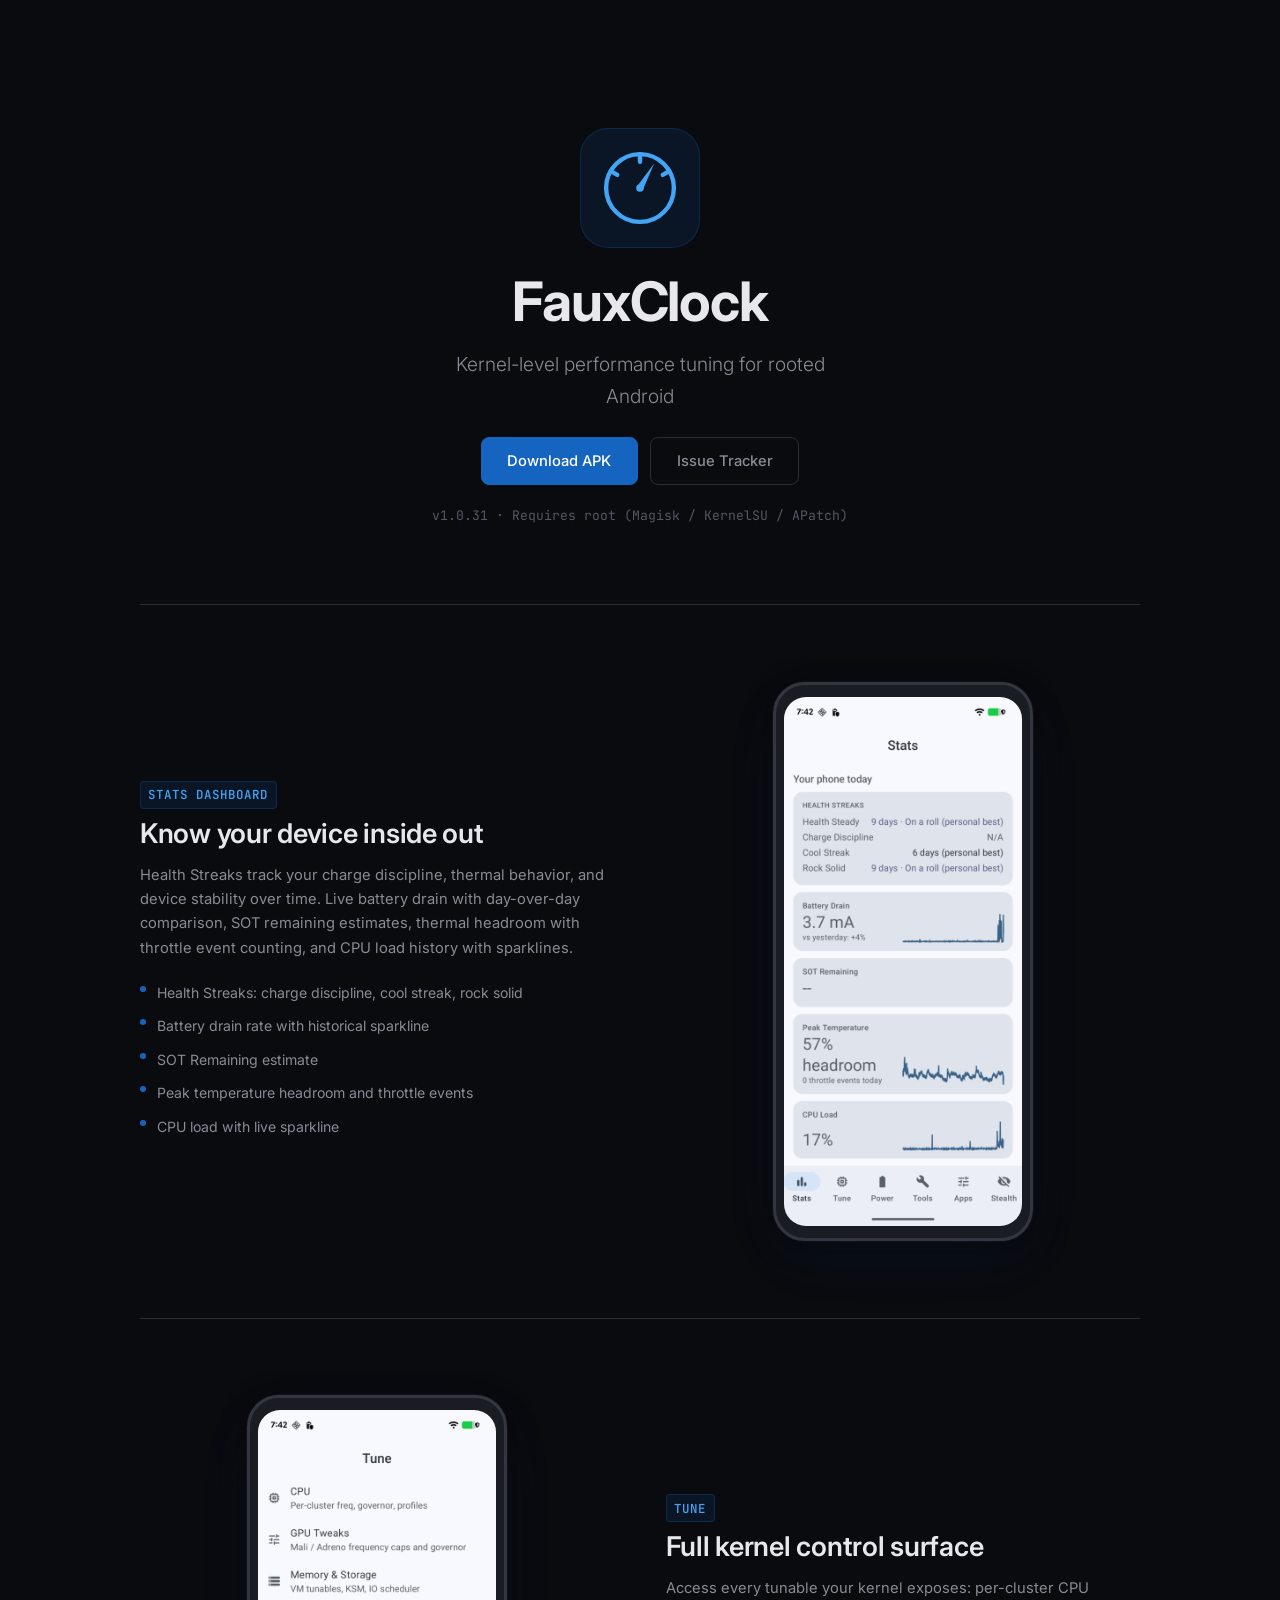
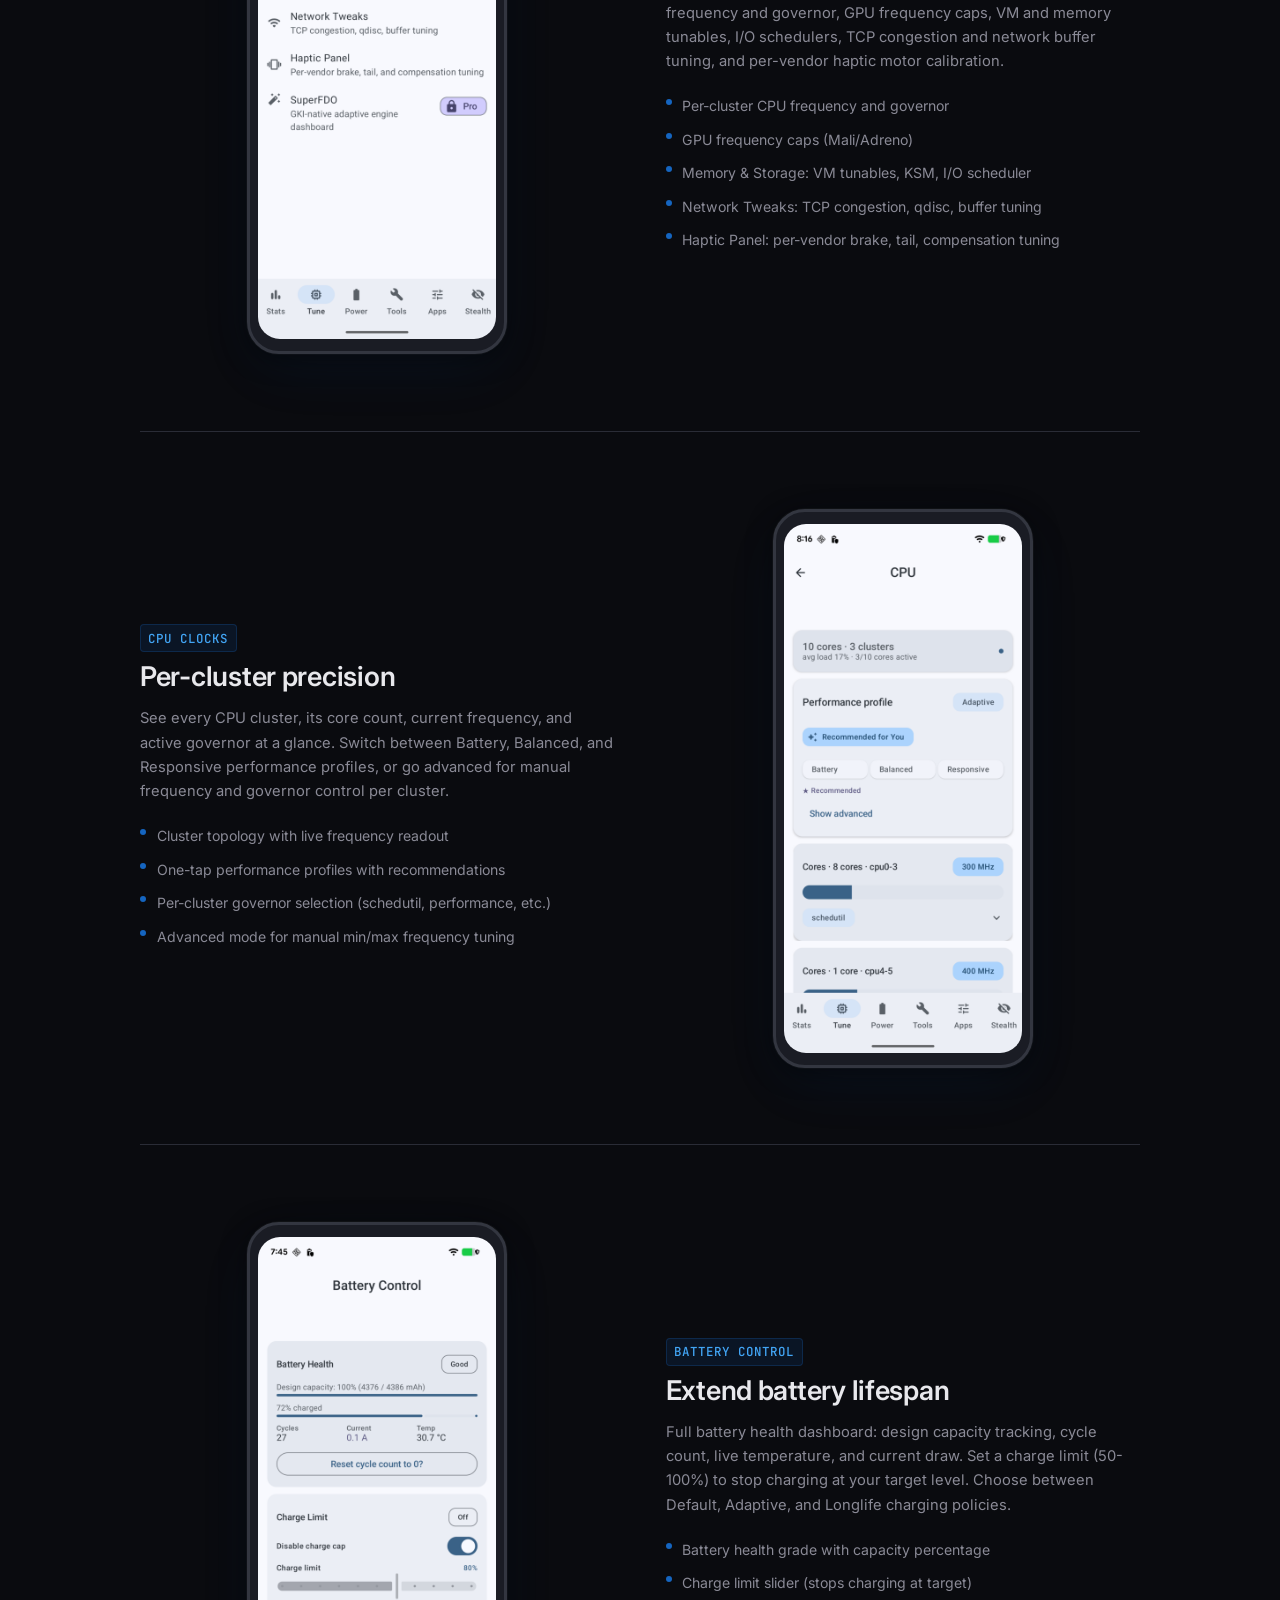
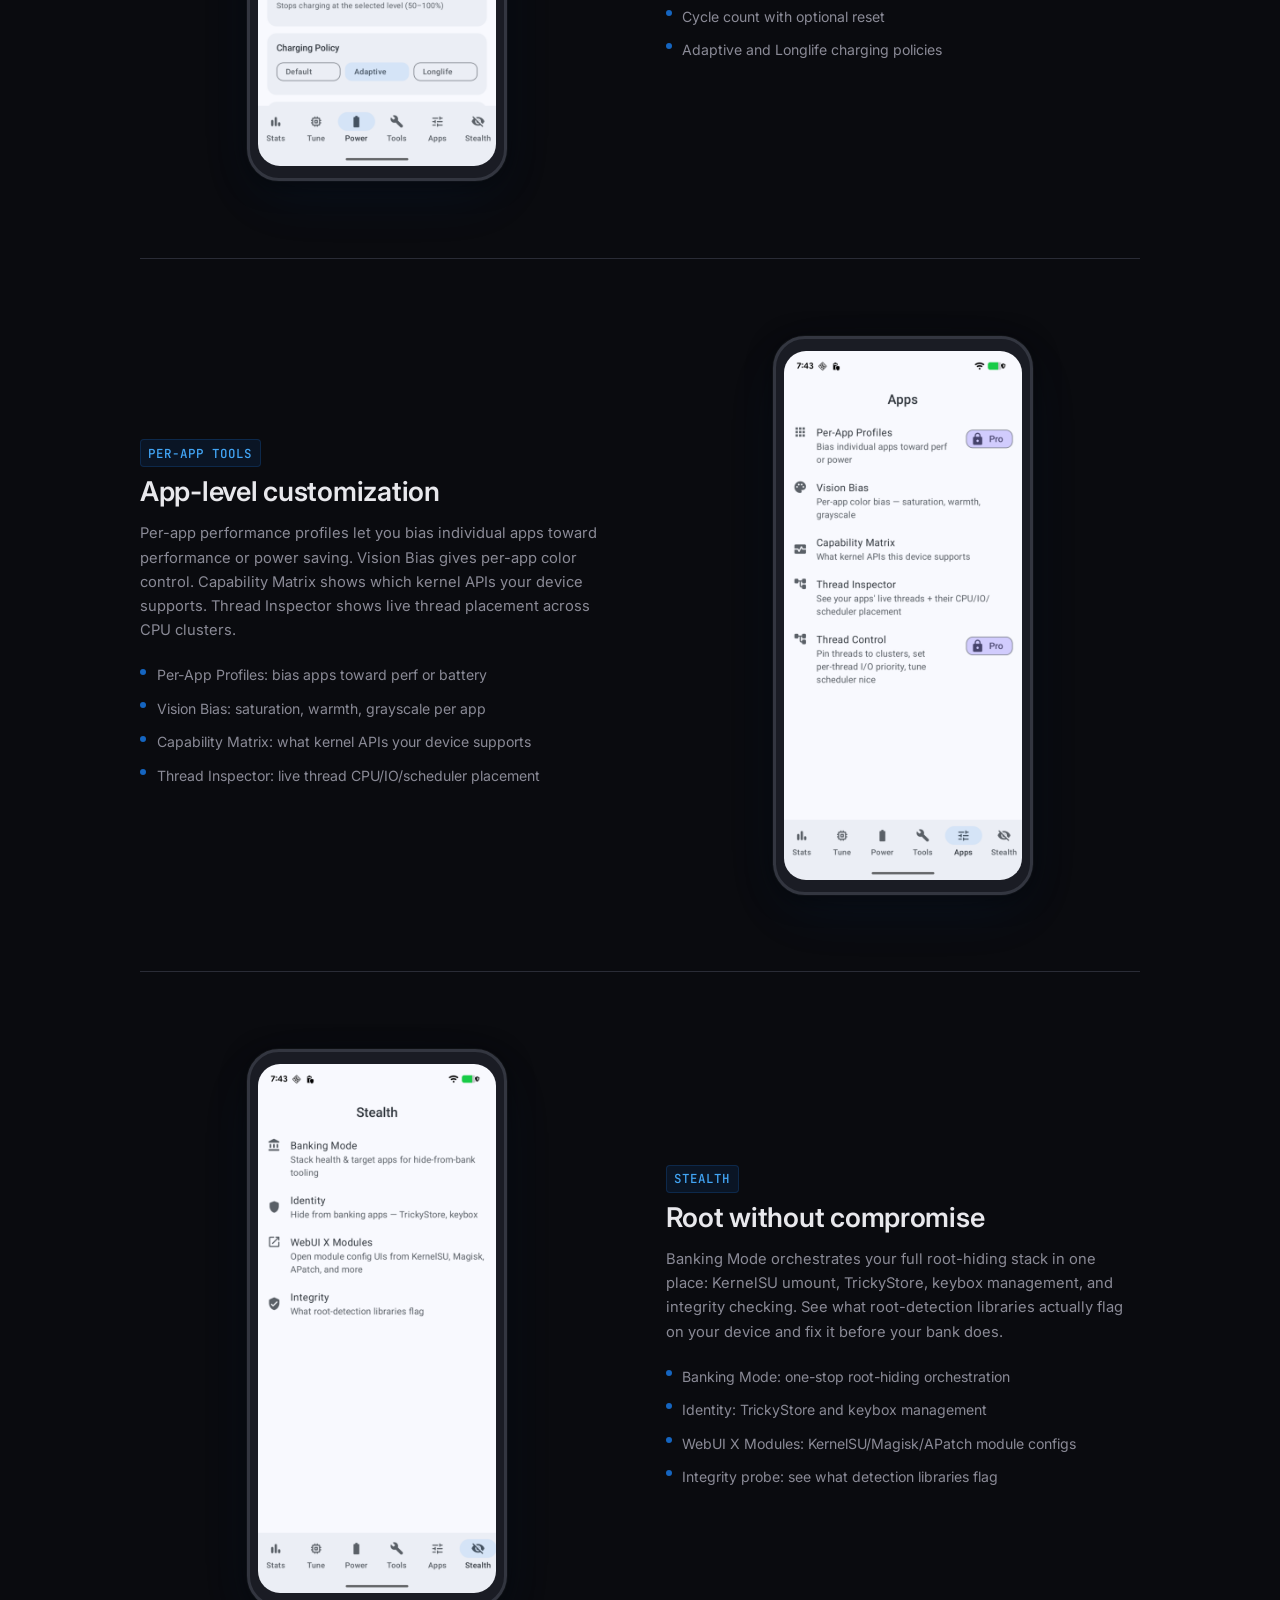
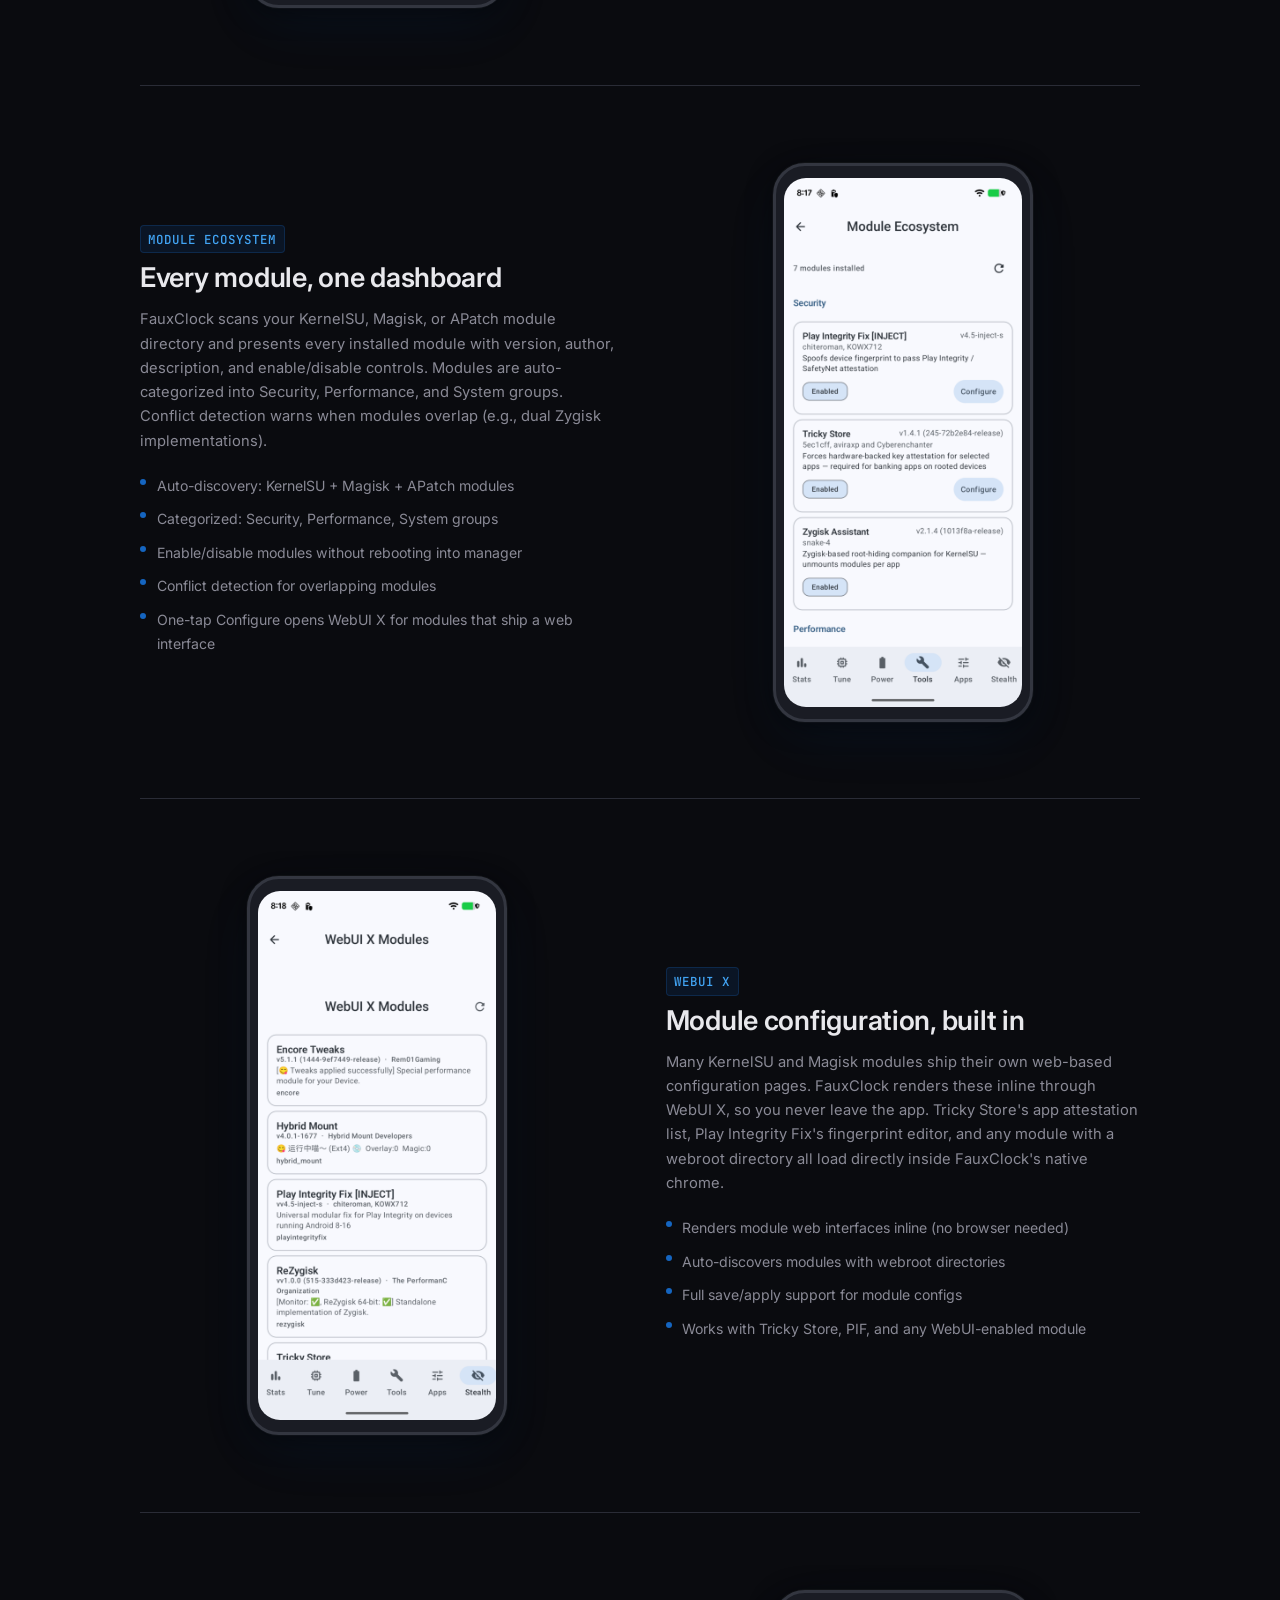
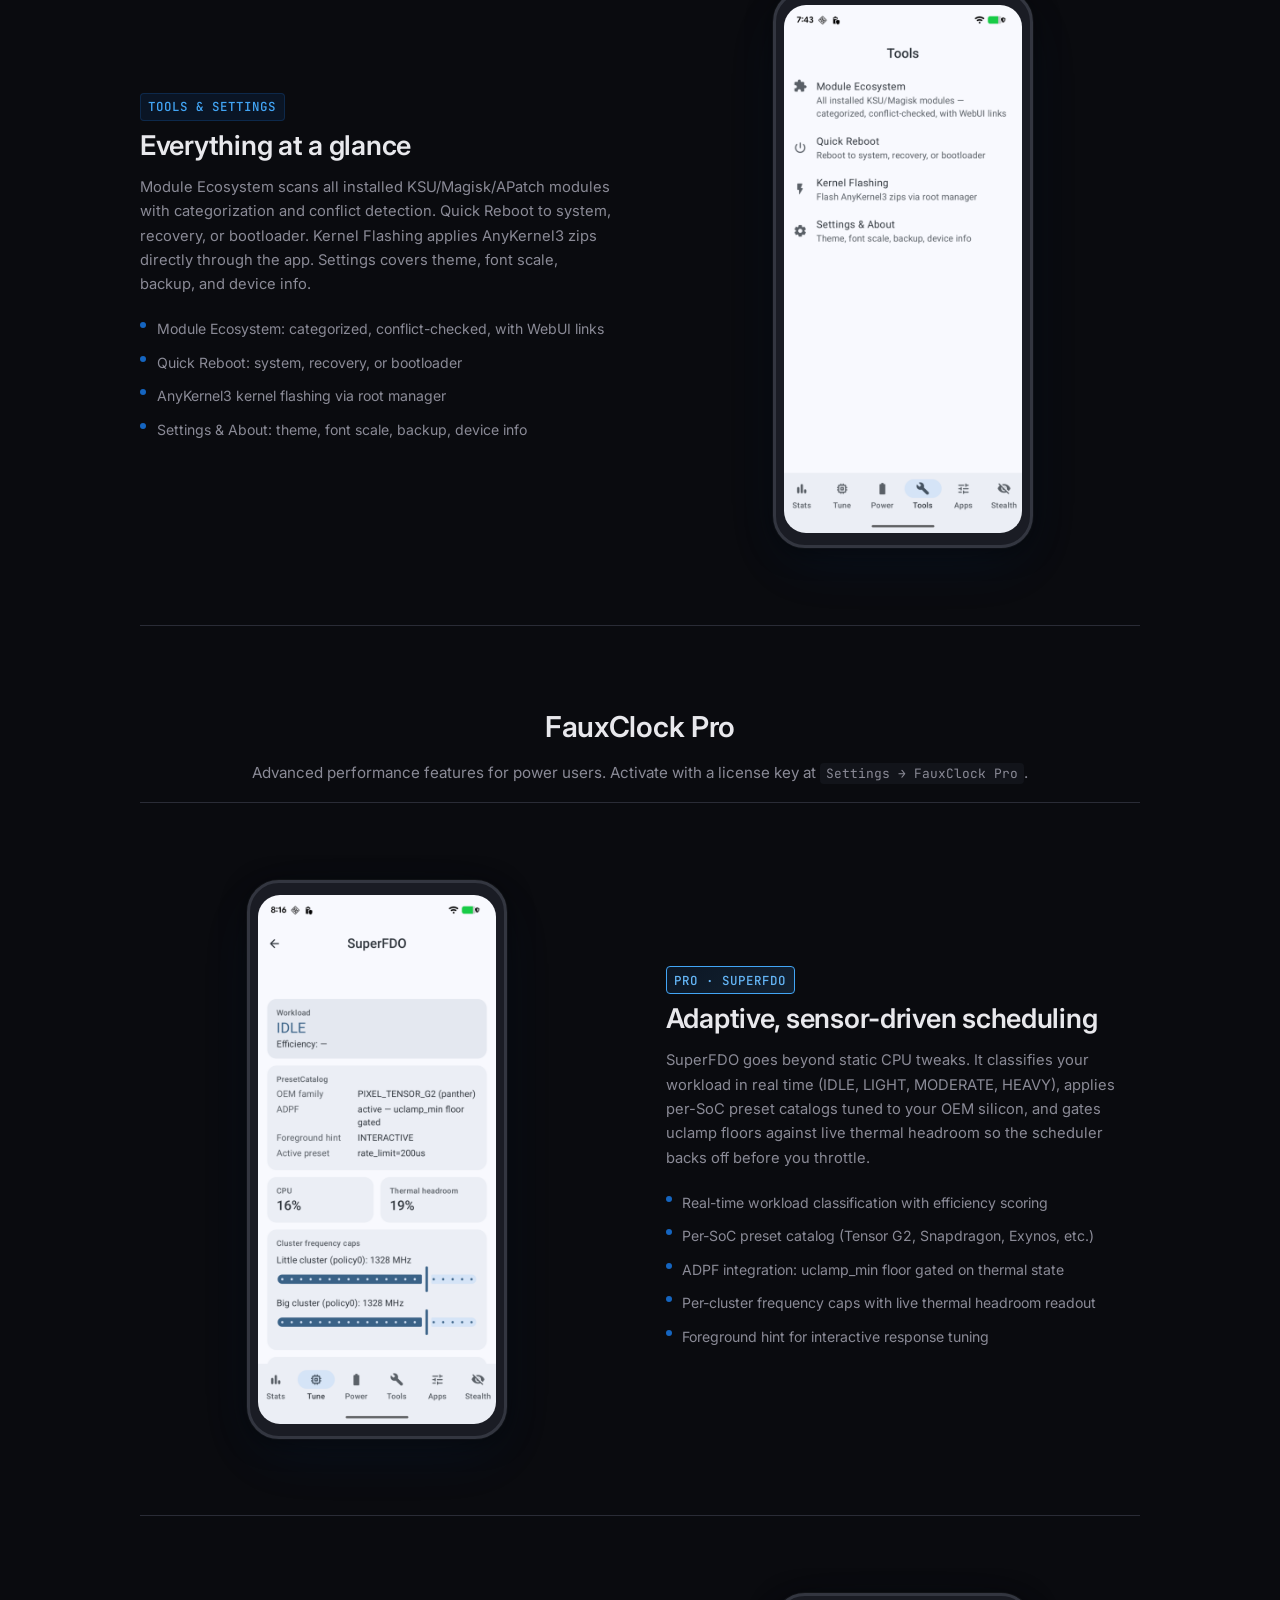
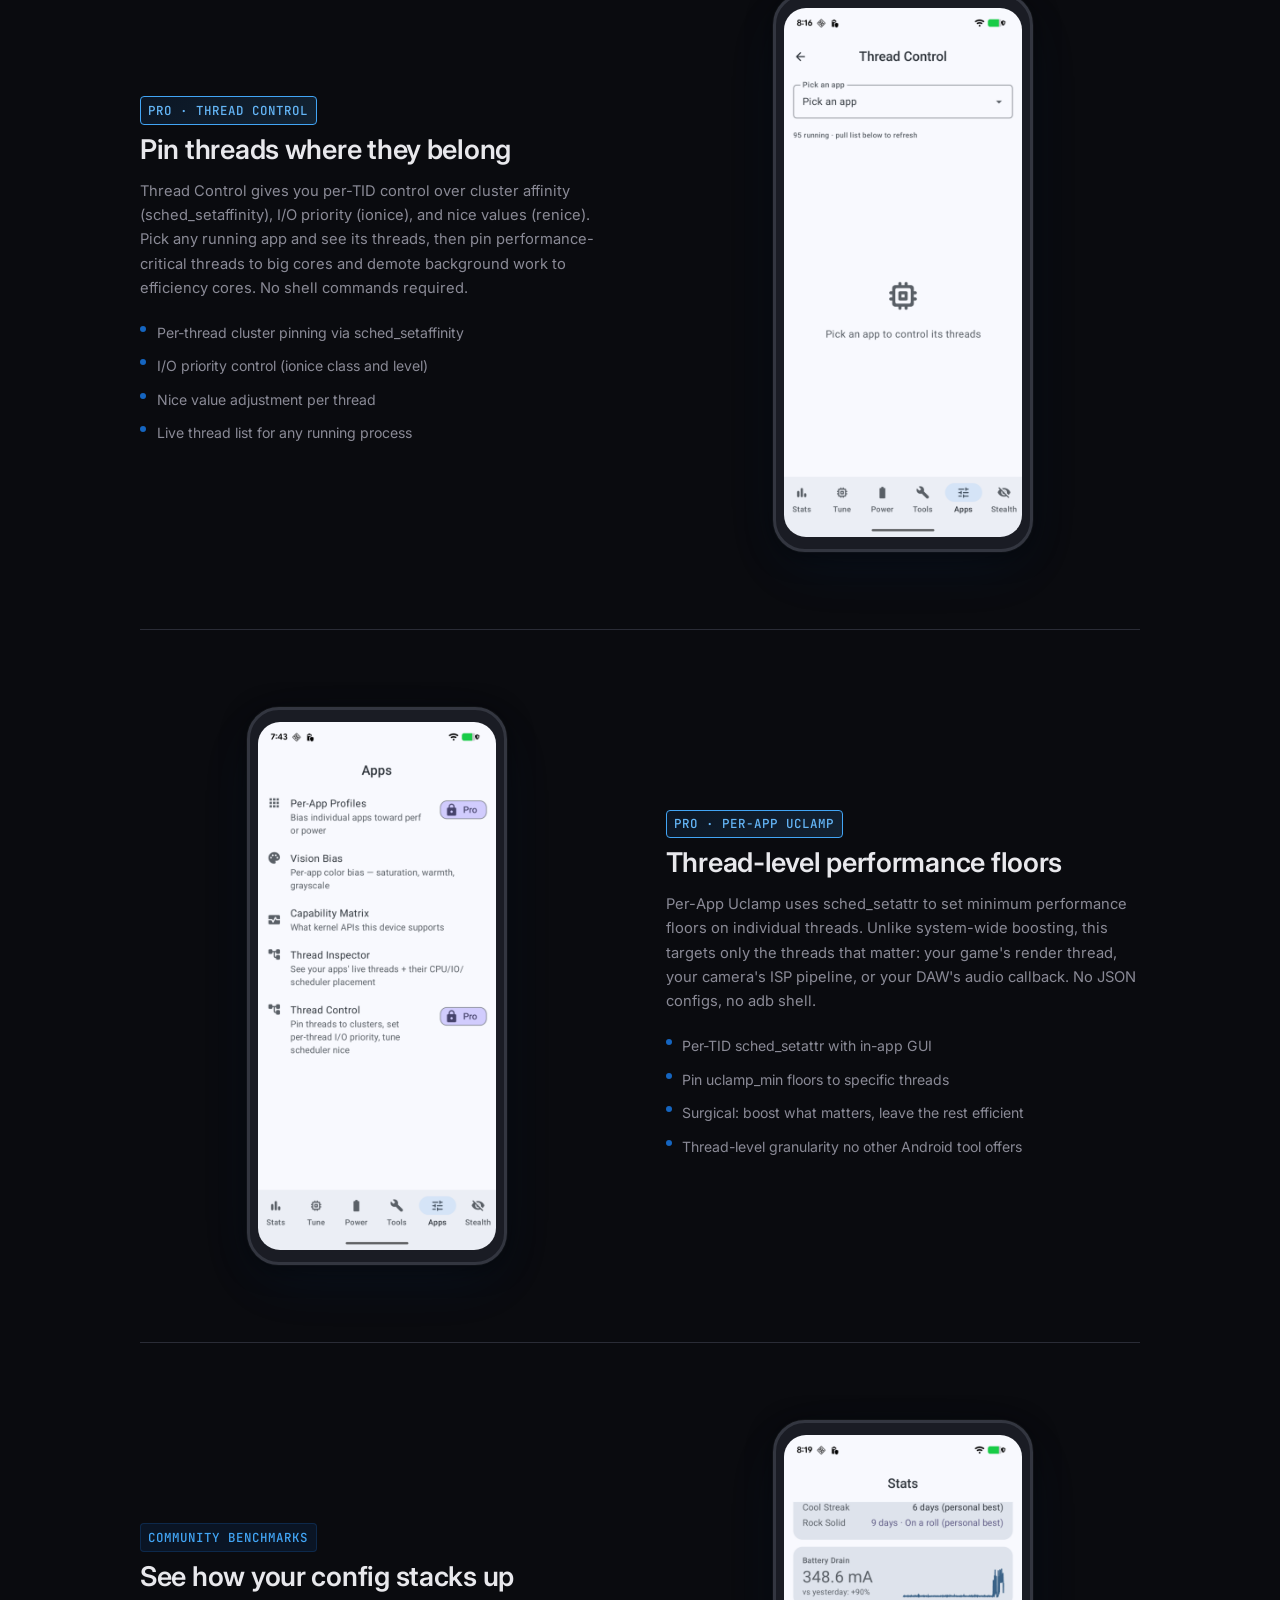
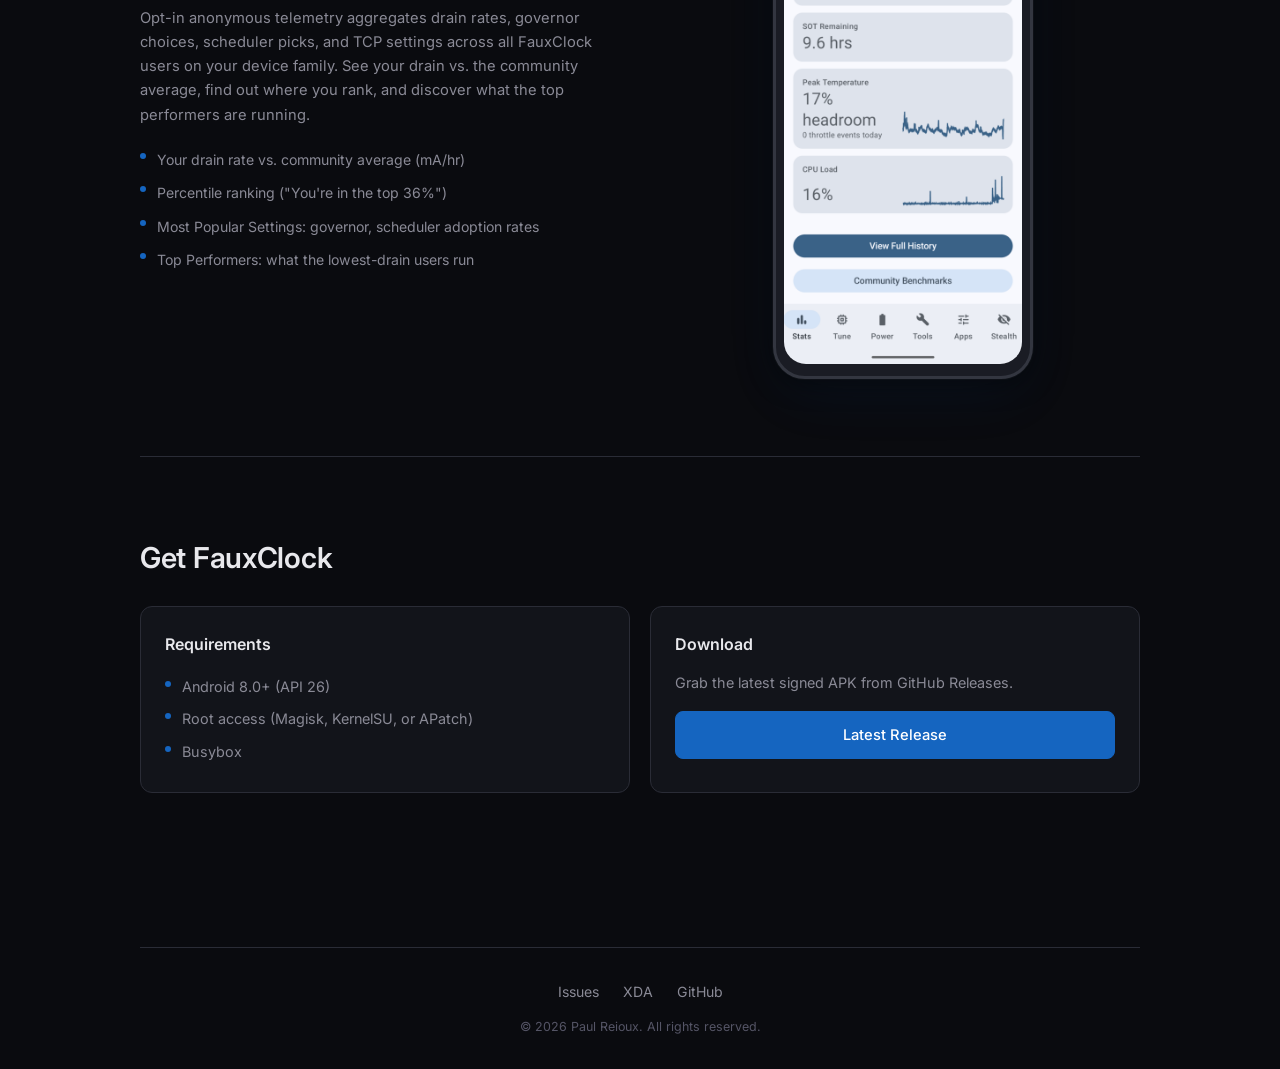
==== commit 9d046221: "Update landing page text to match v1.0.31 UI layout Haptic Panel moved from Apps to Tune. Capability" ====
--- a/index.html
+++ b/index.html
@@ -44,7 +44,7 @@
           <a href="https://github.com/faux123/fauxclock-public" class="btn btn-secondary">Issue Tracker</a>
         </div>
 
-        <p class="hero-version">v1.0.30 &middot; Requires root (Magisk / KernelSU / APatch)</p>
+        <p class="hero-version">v1.0.31 &middot; Requires root (Magisk / KernelSU / APatch)</p>
       </div>
     </section>
 
@@ -53,17 +53,18 @@
       <div class="showcase-content">
         <span class="showcase-label">Stats Dashboard</span>
         <h2>Know your device inside out</h2>
-        <p>Live battery drain tracking with day-over-day comparison, screen-on-time estimates, thermal headroom monitoring with throttle event counting, and CPU load history. All metrics graphed over time so you can see the impact of every tweak.</p>
-        <ul class="showcase-highlights">
+        <p>Health Streaks track your charge discipline, thermal behavior, and device stability over time. Live battery drain with day-over-day comparison, SOT remaining estimates, thermal headroom with throttle event counting, and CPU load history with sparklines.</p>
+        <ul class="showcase-highlights">
+          <li>Health Streaks: charge discipline, cool streak, rock solid</li>
           <li>Battery drain rate with historical sparkline</li>
-          <li>Peak temperature headroom percentage</li>
-          <li>Throttle event counter</li>
-          <li>Community Benchmarks: compare your config against other users</li>
-        </ul>
-      </div>
-      <div class="showcase-phone">
-        <div class="phone-frame">
-          <img src="images/screenshot-hub.png" alt="FauxClock Stats dashboard showing battery drain, SOT, thermal headroom, and CPU load" loading="lazy"/>
+          <li>SOT Remaining estimate</li>
+          <li>Peak temperature headroom and throttle events</li>
+          <li>CPU load with live sparkline</li>
+        </ul>
+      </div>
+      <div class="showcase-phone">
+        <div class="phone-frame">
+          <img src="images/screenshot-hub.png" alt="FauxClock Stats dashboard showing Health Streaks, battery drain, SOT remaining, thermal headroom, and CPU load" loading="lazy"/>
         </div>
       </div>
     </section>
@@ -73,17 +74,18 @@
       <div class="showcase-content">
         <span class="showcase-label">Tune</span>
         <h2>Full kernel control surface</h2>
-        <p>Access every tunable your kernel exposes: CPU frequency limits, GPU governor, VM/memory settings, I/O schedulers, and a capability matrix showing exactly which APIs your device supports. Thread Inspector lets you watch live thread placement.</p>
+        <p>Access every tunable your kernel exposes: per-cluster CPU frequency and governor, GPU frequency caps, VM and memory tunables, I/O schedulers, TCP congestion and network buffer tuning, and per-vendor haptic motor calibration.</p>
         <ul class="showcase-highlights">
           <li>Per-cluster CPU frequency and governor</li>
           <li>GPU frequency caps (Mali/Adreno)</li>
-          <li>Memory, KSM, and I/O scheduler</li>
-          <li>Kernel capability matrix</li>
-        </ul>
-      </div>
-      <div class="showcase-phone">
-        <div class="phone-frame">
-          <img src="images/screenshot-tune.png" alt="FauxClock Tune screen showing CPU, GPU, Memory, Capability Matrix, Thread Inspector, Thread Control, and SuperFDO" loading="lazy"/>
+          <li>Memory &amp; Storage: VM tunables, KSM, I/O scheduler</li>
+          <li>Network Tweaks: TCP congestion, qdisc, buffer tuning</li>
+          <li>Haptic Panel: per-vendor brake, tail, compensation tuning</li>
+        </ul>
+      </div>
+      <div class="showcase-phone">
+        <div class="phone-frame">
+          <img src="images/screenshot-tune.png" alt="FauxClock Tune screen showing CPU, GPU Tweaks, Memory and Storage, Network Tweaks, Haptic Panel, and SuperFDO" loading="lazy"/>
         </div>
       </div>
     </section>
@@ -103,7 +105,7 @@
       </div>
       <div class="showcase-phone">
         <div class="phone-frame">
-          <img src="images/screenshot-cpu.png" alt="FauxClock CPU detail showing 10 cores, 3 clusters, performance profiles, and per-cluster frequency controls" loading="lazy"/>
+          <img src="images/screenshot-cpu.png" alt="FauxClock CPU detail showing 10 cores, 3 clusters, Adaptive profile, and per-cluster frequency with governor controls" loading="lazy"/>
         </div>
       </div>
     </section>
@@ -133,16 +135,17 @@
       <div class="showcase-content">
         <span class="showcase-label">Per-App Tools</span>
         <h2>App-level customization</h2>
-        <p>Per-app performance profiles let you bias individual apps toward performance or power saving. Vision Bias gives you per-app color control: adjust saturation, warmth, and grayscale. Haptic Panel tunes your device's vibration motor at the vendor driver level.</p>
+        <p>Per-app performance profiles let you bias individual apps toward performance or power saving. Vision Bias gives per-app color control. Capability Matrix shows which kernel APIs your device supports. Thread Inspector shows live thread placement across CPU clusters.</p>
         <ul class="showcase-highlights">
           <li>Per-App Profiles: bias apps toward perf or battery</li>
           <li>Vision Bias: saturation, warmth, grayscale per app</li>
-          <li>Haptic Panel: per-vendor brake, tail, compensation tuning</li>
-        </ul>
-      </div>
-      <div class="showcase-phone">
-        <div class="phone-frame">
-          <img src="images/screenshot-apps.png" alt="FauxClock Apps screen showing Per-App Profiles, Vision Bias, and Haptic Panel" loading="lazy"/>
+          <li>Capability Matrix: what kernel APIs your device supports</li>
+          <li>Thread Inspector: live thread CPU/IO/scheduler placement</li>
+        </ul>
+      </div>
+      <div class="showcase-phone">
+        <div class="phone-frame">
+          <img src="images/screenshot-apps.png" alt="FauxClock Apps screen showing Per-App Profiles, Vision Bias, Capability Matrix, Thread Inspector, and Thread Control" loading="lazy"/>
         </div>
       </div>
     </section>
@@ -183,7 +186,7 @@
       </div>
       <div class="showcase-phone">
         <div class="phone-frame">
-          <img src="images/screenshot-modules.png" alt="FauxClock Module Ecosystem showing 5 installed modules: Play Integrity Fork, Tricky Store, Zygisk Assistant categorized under Security and Performance" loading="lazy"/>
+          <img src="images/screenshot-modules.png" alt="FauxClock Module Ecosystem showing 7 installed modules: Play Integrity Fix, Tricky Store, Zygisk Assistant categorized under Security and Performance" loading="lazy"/>
         </div>
       </div>
     </section>
@@ -213,17 +216,17 @@
       <div class="showcase-content">
         <span class="showcase-label">Tools &amp; Settings</span>
         <h2>Everything at a glance</h2>
-        <p>Detailed device information: Android version, SoC, kernel version, build fingerprint, and uptime. Kernel flashing lets you apply AnyKernel3 zips directly through the app. Network tuning covers TCP congestion control, queueing disciplines, and buffer sizes.</p>
-        <ul class="showcase-highlights">
-          <li>Device info: SoC, kernel, build, uptime</li>
+        <p>Module Ecosystem scans all installed KSU/Magisk/APatch modules with categorization and conflict detection. Quick Reboot to system, recovery, or bootloader. Kernel Flashing applies AnyKernel3 zips directly through the app. Settings covers theme, font scale, backup, and device info.</p>
+        <ul class="showcase-highlights">
+          <li>Module Ecosystem: categorized, conflict-checked, with WebUI links</li>
+          <li>Quick Reboot: system, recovery, or bootloader</li>
           <li>AnyKernel3 kernel flashing via root manager</li>
-          <li>TCP congestion control and network tuning</li>
-          <li>FauxClock Pro license activation</li>
-        </ul>
-      </div>
-      <div class="showcase-phone">
-        <div class="phone-frame">
-          <img src="images/screenshot-tools.png" alt="FauxClock Settings showing device info: Android 16, Pixel 7, Google GS201, kernel version, and uptime" loading="lazy"/>
+          <li>Settings &amp; About: theme, font scale, backup, device info</li>
+        </ul>
+      </div>
+      <div class="showcase-phone">
+        <div class="phone-frame">
+          <img src="images/screenshot-tools.png" alt="FauxClock Tools showing Module Ecosystem, Quick Reboot, Kernel Flashing, and Settings" loading="lazy"/>
         </div>
       </div>
     </section>
@@ -290,7 +293,7 @@
       </div>
       <div class="showcase-phone">
         <div class="phone-frame">
-          <img src="images/screenshot-apps.png" alt="FauxClock Per-App tools showing profile management, Vision Bias, and Haptic Panel" loading="lazy"/>
+          <img src="images/screenshot-apps.png" alt="FauxClock Per-App tools showing Per-App Profiles, Vision Bias, Capability Matrix, Thread Inspector, and Thread Control" loading="lazy"/>
         </div>
       </div>
     </section>
